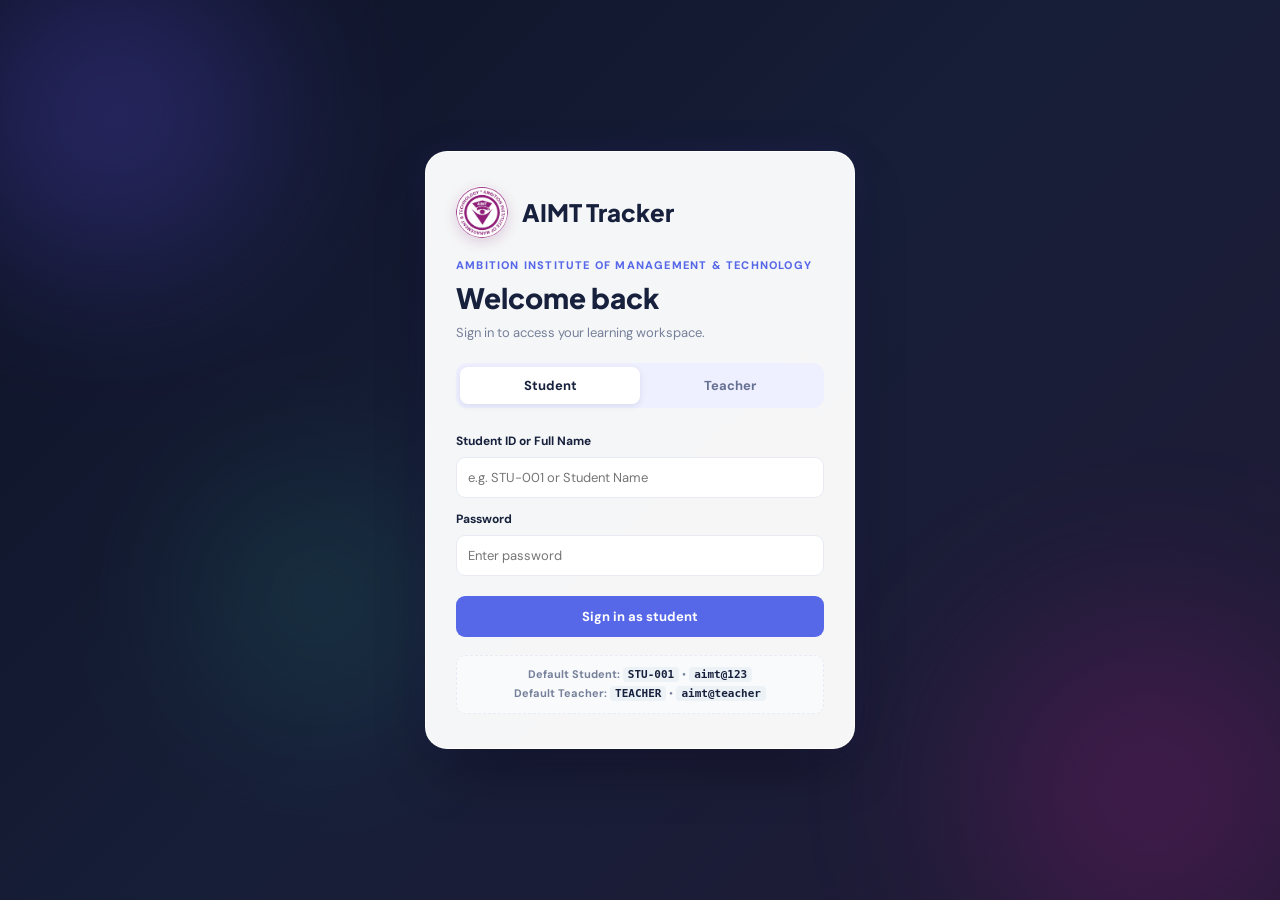
==== src/main/resources/static/index.html @ 56b43226 "feat: add mobile responsive navigation, touch optimization, security hardening and test isolation" ====
<!doctype html>
<html lang="en">

<head>
  <meta charset="UTF-8" />
  <meta name="viewport" content="width=device-width, initial-scale=1.0" />
  <title>AIMT Tracker | Student Progress Portal</title>
  <link rel="icon" type="image/jpeg" href="logo.jpg">
  <link rel="preconnect" href="https://fonts.googleapis.com">
  <link rel="preconnect" href="https://fonts.gstatic.com" crossorigin>
  <link
    href="https://fonts.googleapis.com/css2?family=DM+Sans:wght@400;500;600;700&family=Plus+Jakarta+Sans:wght@600;700;800&display=swap"
    rel="stylesheet">
  <link rel="stylesheet" href="Style.css">
  <script src="Script.js" defer></script>
</head>

<body>
  <section class="login-screen" id="login-screen">
    <div class="login-bg-shapes">
      <div class="login-orb orb-1"></div>
      <div class="login-orb orb-2"></div>
      <div class="login-orb orb-3"></div>
    </div>
    <div class="login-panel" id="login-card">
      <div class="brand login-brand">
        <img src="logo.jpg" alt="AIMT Logo" class="brand-logo login-logo">
        <span>AIMT Tracker</span>
      </div>
      <p class="login-kicker">AMBITION INSTITUTE OF MANAGEMENT & TECHNOLOGY</p>
      <h1>Welcome back</h1>
      <p class="login-sub">Sign in to access your learning workspace.</p>
      <div class="login-role-switch" aria-label="Choose your portal">
        <button class="active" type="button" data-login-role="student">Student</button>
        <button type="button" data-login-role="teacher">Teacher</button>
      </div>
      <div class="login-alert" id="login-alert" style="display:none;"></div>
      <form id="login-form">
        <label for="login-name" id="login-name-label">Student ID or Full Name</label>
        <input id="login-name" type="text" placeholder="e.g. STU-001 or Student Name" autocomplete="username" required>
        <label for="login-password">Password</label>
        <input id="login-password" type="password" placeholder="Enter password" autocomplete="current-password" required>
        <button class="login-button" id="login-submit-btn" type="submit">
          <span id="login-btn-text">Sign in as student</span>
        </button>
      </form>
      <div class="login-credentials-hint">
        <div><strong>Default Student:</strong> <code>STU-001</code> &bull; <code>aimt@123</code></div>
        <div style="margin-top:2px;"><strong>Default Teacher:</strong> <code>TEACHER</code> &bull; <code>aimt@teacher</code></div>
      </div>
    </div>
  </section>
  <div class="shell">
    <aside>
      <div class="brand">
        <img src="logo.jpg" alt="AIMT Logo" class="brand-logo">
        <span>AIMT Tracker</span>
      </div>
      <div class="portal-badge" id="portal-badge">
        <span class="portal-badge-role" id="portal-role-label">STUDENT PORTAL</span>
        <span class="portal-badge-name" id="portal-user-name">Welcome</span>
      </div>
      <div class="nav-label student-only">Student Workspace</div>
      <nav class="nav student-only"><button class="active" data-page="dashboard"><span>▦</span><span>Dashboard</span></button><button
          data-page="courses"><span>▤</span><span>My Courses</span></button><button
          data-page="calendar"><span>◷</span><span>Attendance</span></button><button
          data-page="results"><span>◈</span><span>Results</span></button></nav>
      <div class="nav-label teacher-only" style="display:none">Teacher Workspace</div>
      <nav class="nav teacher-only" style="display:none"><button class="active"
          data-page="students"><span>♙</span><span>Students</span></button><button
          data-page="teacher-courses"><span>▤</span><span>Courses</span></button><button
          data-page="topic-manager"><span>☷</span><span>Manage Topics</span></button><button
          data-page="reports"><span>◫</span><span>Reports</span></button><button
          data-page="schedule-manager"><span>◷</span><span>Class Schedule</span></button></nav>
      <div class="help"><b>Need assistance?</b>Talk to the AIMT institute office for account or course support.<br><a
          href="#">Contact support →</a></div>
    </aside>
    <main>
      <!-- Mobile Top Bar for Phone / Tablet -->
      <header class="mobile-header">
        <div class="mobile-header-brand">
          <img src="logo.jpg" alt="AIMT Logo" class="mobile-brand-logo">
          <div class="mobile-brand-info">
            <span class="mobile-brand-title">AIMT Tracker</span>
            <span class="mobile-role-pill" id="mobile-role-pill">STUDENT</span>
          </div>
        </div>
        <div class="mobile-header-actions">
          <button class="mobile-action-btn" id="mobile-btn-password" title="Change Password" aria-label="Change Password">🔑</button>
          <button class="mobile-action-btn mobile-logout-btn" id="mobile-btn-logout" title="Log out" aria-label="Log out">🚪</button>
          <div class="mini-avatar mobile-user-avatar" id="mobile-avatar">ST</div>
        </div>
      </header>

      <header class="top">
        <div>
          <div class="crumb" id="crumb">Student portal / Overview</div>
          <h1 id="title">Welcome!</h1>
        </div>
        <div class="top-actions">
          <button class="top-action-btn" id="btn-open-change-password" title="Change Password">🔑 Password</button>
          <button class="logout-button" id="logout-button">Log out</button>
          <button class="bell">♧</button>
          <div class="avatar" id="avatar">--</div>
        </div>
      </header>
      <section id="dashboard" class="page active student-page">
        <div class="hero">
          <div>
            <h2>Keep up the brilliant work!</h2>
            <p id="student-progress-summary">You have completed 0% of your enrolled course plans.</p>
          </div>
          <div class="hero-chip"><strong id="student-overall-avg">0.0 / 10</strong><span>Overall average</span></div>
        </div>
        <div class="metrics">
          <div class="metric">
            <div class="metric-head"><label>Overall Progress</label>
              <div class="ico">↗</div>
            </div><strong id="metric-progress">0%</strong><small id="metric-progress-sub">No progress yet</small>
          </div>
          <div class="metric">
            <div class="metric-head"><label>Attendance</label>
              <div class="ico">✓</div>
            </div><strong id="metric-attendance">--%</strong><small id="metric-attendance-sub">No attendance logged</small>
          </div>
          <div class="metric">
            <div class="metric-head"><label>Assignments</label>
              <div class="ico">▣</div>
            </div><strong id="metric-assignments">0</strong><small class="neutral" id="metric-assignments-sub">submissions</small>
          </div>
          <div class="metric">
            <div class="metric-head"><label>Next Assessment</label>
              <div class="ico">◷</div>
            </div><strong id="metric-next-assessment">None</strong><small class="neutral" id="metric-next-assessment-sub">Upcoming</small>
          </div>
        </div>
        <article class="card today-class-card">
          <div class="section-row"><div><h3 class="card-title">Today’s classes</h3><p class="card-sub">Your teacher’s scheduled lessons for today.</p></div><button class="link" data-page="courses">Open courses</button></div>
          <div id="student-schedule"></div>
        </article>
        <article class="card notice-board-card" style="margin-top:22px;">
          <div class="section-row" style="margin-bottom:14px;">
            <div>
              <div style="display:flex;align-items:center;gap:8px;">
                <span style="font-size:18px;">📢</span>
                <h3 class="card-title" style="margin:0;">AIMT Notice Board</h3>
              </div>
              <p class="card-sub" style="margin:2px 0 0;">Official circulars, exam dates, and institute notices</p>
            </div>
            <span class="badge" id="student-notice-count" style="background:var(--blue-soft);color:var(--blue);font-weight:700;">0 Notices</span>
          </div>
          <div class="notice-board-list" id="student-notice-list"></div>
        </article>
        <div class="dashboard-grid">
          <article class="card">
            <div class="section-row">
              <div>
                <h3 class="card-title">Course progress</h3>
                <p class="card-sub">Your current learning journey</p>
              </div><button class="link" data-page="courses">View all</button>
            </div>
            <div id="dashboard-course-list"></div>
          </article>
          <article class="card">
            <h3 class="card-title">Weekly engagement</h3>
            <p class="card-sub">Study time over the last 7 days</p>
            <div class="chart">
              <div class="bar-wrap">
                <div class="bar" style="height:42%"></div><span>Mon</span>
              </div>
              <div class="bar-wrap">
                <div class="bar" style="height:62%"></div><span>Tue</span>
              </div>
              <div class="bar-wrap">
                <div class="bar" style="height:49%"></div><span>Wed</span>
              </div>
              <div class="bar-wrap">
                <div class="bar" style="height:75%"></div><span>Thu</span>
              </div>
              <div class="bar-wrap">
                <div class="bar current" style="height:92%"></div><span>Fri</span>
              </div>
              <div class="bar-wrap">
                <div class="bar" style="height:35%"></div><span>Sat</span>
              </div>
              <div class="bar-wrap">
                <div class="bar" style="height:21%"></div><span>Sun</span>
              </div>
            </div>
            <div class="legend"><span><i class="dot"></i>This week</span><span><i class="dot gray"></i>Previous
                pattern</span></div>
            <div class="notice" id="dashboard-notice"><b>Notice:</b> Check your class schedule for upcoming lessons and assignments.</div>
          </article>
        </div>
      </section>
      <section id="courses" class="page student-page">
        <div class="card">
          <h3 class="card-title">My courses</h3>
          <p class="card-sub">Select a course to see your completed, current, and upcoming topics.</p>
          <div id="course-list"></div>
        </div>
      </section>
      <section id="course-detail" class="page student-page">
        <button class="back-link" data-page="courses">← Back to my courses</button>
        <div id="course-detail-content"></div>
      </section>
      <section id="calendar" class="page student-page">
        <div class="card">
          <h3 class="card-title">Attendance record</h3>
          <p class="card-sub" id="calendar-attendance-sub">Monthly attendance summary</p>
          <div class="chart" style="height:220px">
            <div class="bar-wrap">
              <div class="bar current" id="att-bar-1" style="height:0%"></div><span>Week 1</span>
            </div>
            <div class="bar-wrap">
              <div class="bar current" id="att-bar-2" style="height:0%"></div><span>Week 2</span>
            </div>
            <div class="bar-wrap">
              <div class="bar current" id="att-bar-3" style="height:0%"></div><span>Week 3</span>
            </div>
            <div class="bar-wrap">
              <div class="bar current" id="att-bar-4" style="height:0%"></div><span>Week 4</span>
            </div>
          </div>
        </div>
      </section>
      <section id="results" class="page student-page">
        <div class="card table-card">
          <div class="table-top">
            <div>
              <h3 class="card-title">Assessment results</h3>
              <p class="card-sub">Your most recent marked assessments</p>
            </div>
          </div>
          <table>
            <thead>
              <tr>
                <th>Assessment</th>
                <th>Course</th>
                <th>Score</th>
                <th>Grade</th>
                <th>Feedback</th>
              </tr>
            </thead>
            <tbody id="assessment-results-body">
              <tr>
                <td colspan="5" style="text-align:center;padding:24px;color:var(--muted);">No assessment results recorded yet.</td>
              </tr>
            </tbody>
          </table>
        </div>
      </section>
      <section id="students" class="page teacher-page">
        <div class="teacher-summary">
          <div class="summary"><span>Total active students</span><strong id="teacher-total-students">0</strong></div>
          <div class="summary"><span>Average attendance</span><strong id="teacher-avg-attendance">--%</strong></div>
          <div class="summary"><span>Attention needed</span><strong id="teacher-attention-count" style="color:var(--orange)">0</strong></div>
        </div>
        <article class="card" id="add-student-card" style="display:none;margin-bottom:22px;">
          <h3 class="card-title">Register a new student</h3>
          <p class="card-sub">Enter the student’s real details to create their profile.</p>
          <form id="create-student-form" class="detail-form">
            <label class="field-label" for="new-student-name">Student full name</label>
            <input class="form-input" id="new-student-name" placeholder="e.g. Rahul Verma" required>
            <label class="field-label" for="new-student-attendance">Initial attendance %</label>
            <input class="form-input" id="new-student-attendance" type="number" min="0" max="100" value="100" required>
            <label class="field-label">Enroll in courses</label>
            <div class="enrollment-list" id="new-student-enrollments"></div>
            <div style="display:flex;gap:10px;margin-top:10px;">
              <button class="confirm-button" type="submit">Save student</button>
              <button class="secondary-button" id="btn-cancel-add-student" type="button" style="margin-top:0;">Cancel</button>
            </div>
          </form>
        </article>
        <div class="card table-card">
          <div class="table-top">
            <div>
              <h3 class="card-title">Student progress</h3>
              <p class="card-sub">Monitor current course performance</p>
            </div>
            <div class="filters">
              <button class="confirm-button" id="btn-add-student-toggle" type="button" style="width:auto;padding:8px 14px;white-space:nowrap;">+ Add Student</button>
              <input class="search" id="search" placeholder="Search student...">
              <select class="select" id="course-filter">
                <option>All courses</option>
              </select>
            </div>
          </div>
          <table>
            <thead>
              <tr>
                <th>Student</th>
                <th>Course</th>
                <th>Progress</th>
                <th>Attendance</th>
                <th>Status</th>
                <th style="text-align:center;">Action</th>
              </tr>
            </thead>
            <tbody id="student-table"></tbody>
          </table>
        </div>
      </section>
      <section id="student-detail" class="page teacher-page">
        <button class="back-link" data-page="students">← Back to students</button>
        <div class="topic-manager-grid">
          <article class="card">
            <h3 class="card-title" id="student-detail-title">Student details</h3>
            <p class="card-sub">Changes on this page apply only to this student.</p>
            <div id="student-detail-alert" class="login-alert" style="display:none;margin:12px 0;"></div>
            <form id="student-detail-form" class="detail-form">
              <input type="hidden" id="detail-student-id">
              <label class="field-label" for="detail-student-name">Student name</label>
              <input class="form-input" id="detail-student-name" required>
              <label class="field-label" for="detail-attendance">Attendance</label>
              <input class="form-input" id="detail-attendance" type="number" min="0" max="100" required>
              <label class="field-label">Assigned courses</label>
              <div class="enrollment-list" id="detail-enrollments"></div>
              <div style="display:flex;gap:10px;margin-top:14px;">
                <button class="confirm-button" id="btn-save-student-changes" type="submit">Save student changes</button>
                <button class="secondary-button" id="btn-cancel-student-detail" type="button" style="margin-top:0;background:#f8fafc;color:var(--ink);border-color:var(--line);">Cancel</button>
              </div>
            </form>
          </article>
          <article class="card">
            <h3 class="card-title">Individual schedule override</h3>
            <p class="card-sub">Overrides only this student. The course schedule remains unchanged for everyone else.</p>
            <form id="student-override-form" class="detail-form">
              <label class="field-label" for="override-course">Course</label>
              <select class="select manager-select" id="override-course"></select>
              <label class="field-label" for="override-day">Class day</label>
              <select class="select manager-select" id="override-day"><option>Monday</option><option>Tuesday</option><option>Wednesday</option><option>Thursday</option><option>Friday</option><option>Saturday</option></select>
              <label class="field-label" for="override-time">Class time</label>
              <input class="form-input" id="override-time" type="time" required>
              <button class="confirm-button" type="submit">Save individual schedule</button>
              <button class="secondary-button" id="clear-override" type="button">Use course schedule again</button>
            </form>
          </article>
        </div>
      </section>
      <section id="reports" class="page teacher-page">
        <div class="dashboard-grid">
          <article class="card">
            <h3 class="card-title">Class performance</h3>
            <p class="card-sub">Average score by course</p>
            <div id="reports-course-list">
              <p class="empty-state">No courses added yet.</p>
            </div>
          </article>
          <article class="card">
            <h3 class="card-title">Report actions</h3>
            <p class="card-sub">Create and share progress reports with parents.</p><button
              style="background:var(--blue);color:#fff;border:0;border-radius:9px;padding:11px 15px;font:700 13px 'DM Sans';cursor:pointer">Generate
              monthly report</button>
            <div class="notice" id="teacher-attention-notice" style="margin-top:22px"><b>All students</b> are currently on track.</div>
          </article>
        </div>
        <article class="card" style="margin-top:23px">
          <h3 class="card-title">Latest student learning confirmations</h3>
          <p class="card-sub">Read the topics students finished and their comments about each class.</p>
          <div class="confirmation-list" id="teacher-confirmations"></div>
        </article>
        <article class="card" style="margin-top:23px;">
          <div class="section-row" style="margin-bottom:14px;">
            <div>
              <div style="display:flex;align-items:center;gap:8px;">
                <span style="font-size:18px;">📢</span>
                <h3 class="card-title" style="margin:0;">Institute Notice Board Manager</h3>
              </div>
              <p class="card-sub" style="margin:2px 0 0;">Publish circulars and announcements visible to all students.</p>
            </div>
            <button class="confirm-button" id="btn-toggle-post-notice" type="button" style="width:auto;padding:7px 14px;white-space:nowrap;">+ Post Notice</button>
          </div>
          <article class="card" id="post-notice-card" style="display:none;margin-bottom:18px;background:#fbfcfe;border:1px solid var(--line);">
            <h4 style="margin:0 0 6px;font-size:14px;">Publish New Announcement</h4>
            <form id="post-notice-form" class="detail-form">
              <label class="field-label" for="notice-title">Notice Title</label>
              <input class="form-input" id="notice-title" placeholder="e.g. Schedule for Mid-Term Exams" required>
              <div style="display:grid;grid-template-columns:1fr 1fr;gap:10px;">
                <div>
                  <label class="field-label" for="notice-category">Category</label>
                  <select class="select manager-select" id="notice-category" style="margin:4px 0 0;">
                    <option value="Academic">Academic</option>
                    <option value="Urgent">Urgent</option>
                    <option value="Holiday">Holiday</option>
                    <option value="Event">Event</option>
                  </select>
                </div>
                <div>
                  <label class="field-label" for="notice-author">Issued By</label>
                  <input class="form-input" id="notice-author" value="AIMT Faculty" required>
                </div>
              </div>
              <label class="field-label" for="notice-content">Notice Content / Instructions</label>
              <textarea class="form-input" id="notice-content" placeholder="Full circular text for students..." required rows="3"></textarea>
              <div style="display:flex;gap:10px;margin-top:8px;">
                <button class="confirm-button" type="submit" style="width:auto;padding:8px 18px;">Publish to Board</button>
                <button class="secondary-button" id="btn-cancel-notice" type="button" style="width:auto;margin:0;padding:8px 14px;">Cancel</button>
              </div>
            </form>
          </article>
          <div class="notice-board-list" id="teacher-notice-list"></div>
        </article>
      </section>
      <section id="teacher-courses" class="page teacher-page">
        <div class="section-row" style="margin-bottom:18px;">
          <div>
            <h2 style="margin:0;font-size:20px;">Courses Management</h2>
            <p class="card-sub" style="margin:4px 0 0;">Create new courses, manage offerings, or remove inactive courses.</p>
          </div>
          <button class="confirm-button" id="btn-create-course-toggle" type="button" style="width:auto;padding:8px 16px;">+ Create New Course</button>
        </div>
        <article class="card" id="create-course-card" style="display:none;margin-bottom:23px;">
          <h3 class="card-title">Create a new course</h3>
          <p class="card-sub">Define course name, subject code, and weekly schedule.</p>
          <form id="create-course-form" class="detail-form">
            <label class="field-label" for="new-course-name">Course name</label>
            <input class="form-input" id="new-course-name" placeholder="e.g. Diploma in Computer Applications" required>
            <label class="field-label" for="new-course-code">Course code / Short name</label>
            <input class="form-input" id="new-course-code" placeholder="e.g. DCA" required>
            <label class="field-label" for="new-course-desc">Description</label>
            <textarea class="form-input" id="new-course-desc" placeholder="Brief summary of skills or subjects covered."></textarea>
            <div style="display:grid;grid-template-columns:1fr 1fr;gap:12px;">
              <div>
                <label class="field-label" for="new-course-day">Class day</label>
                <select class="select manager-select" id="new-course-day">
                  <option>Monday</option>
                  <option>Tuesday</option>
                  <option>Wednesday</option>
                  <option>Thursday</option>
                  <option>Friday</option>
                  <option>Saturday</option>
                  <option>Sunday</option>
                </select>
              </div>
              <div>
                <label class="field-label" for="new-course-time">Class time</label>
                <input class="form-input" id="new-course-time" type="time" value="10:00" required>
              </div>
            </div>
            <label class="field-label" style="margin-top:10px;">Enroll students immediately (optional)</label>
            <div class="enrollment-list" id="new-course-enrollments" style="max-height:140px;overflow-y:auto;border:1px solid var(--line);border-radius:9px;padding:8px;background:#fcfdff;"></div>
            <div style="display:flex;gap:10px;margin-top:14px;">
              <button class="confirm-button" type="submit">Save course</button>
              <button class="secondary-button" id="btn-cancel-create-course" type="button" style="margin-top:0;">Cancel</button>
            </div>
          </form>
        </article>
        <article class="card">
          <div class="table-top">
            <div>
              <h3 class="card-title">All Registered Courses</h3>
              <p class="card-sub" id="teacher-courses-count">All courses currently active in AIMT Tracker</p>
            </div>
          </div>
          <div id="teacher-course-cards" class="teacher-courses-grid"></div>
        </article>
      </section>
      <section id="topic-manager" class="page teacher-page">
        <div class="section-row" style="margin-bottom:18px;">
          <div><h2 style="margin:0;font-size:20px;">Curriculum & Topic Manager</h2><p class="card-sub" style="margin:4px 0 0;">Add, review, or reorder topics and manage student batch enrollments.</p></div>
        </div>
        <div class="topic-manager-grid">
          <article class="card">
            <h3 class="card-title">Manage course topics</h3>
            <p class="card-sub">Add, review, or remove topics that students see in their course plan.</p>
            <label class="field-label" for="teacher-course">Course</label>
            <select class="select manager-select" id="teacher-course"></select>
            <div class="teacher-topic-list" id="teacher-topic-list"></div>
          </article>
          <article class="card add-topic-card">
            <h3 class="card-title">Add a topic</h3>
            <p class="card-sub">Choose where the topic should appear in the student’s course path.</p>
            <form id="add-topic-form">
              <label class="field-label" for="topic-name">Topic name</label>
              <input class="form-input" id="topic-name" required placeholder="Example: Excel pivot tables">
              <label class="field-label" for="topic-description">What will students learn?</label>
              <textarea class="form-input" id="topic-description" required placeholder="Brief description of the methods or skills."></textarea>
              <label class="field-label" for="topic-status">Topic status</label>
              <select class="select manager-select" id="topic-status">
                <option value="upcoming">Upcoming</option>
                <option value="current">Current topic</option>
                <option value="completed">Completed</option>
              </select>
              <button class="confirm-button" type="submit">Add topic</button>
            </form>
          </article>
        </div>
        <div class="topic-manager-grid manager-bottom">
          <article class="card add-topic-card">
            <h3 class="card-title">Course information</h3>
            <p class="card-sub">Shared details visible to every student enrolled in this course.</p>
            <form id="course-settings-form">
              <label class="field-label" for="course-description">Description</label>
              <textarea class="form-input" id="course-description"></textarea>
              <label class="field-label" for="course-announcement">Course announcement</label>
              <textarea class="form-input" id="course-announcement"></textarea>
              <label class="field-label" for="course-day">Default class day</label>
              <select class="select manager-select" id="course-day"><option>Monday</option><option>Tuesday</option><option>Wednesday</option><option>Thursday</option><option>Friday</option><option>Saturday</option></select>
              <label class="field-label" for="course-time">Default class time</label>
              <input class="form-input" id="course-time" type="time" required>
              <button class="confirm-button" type="submit">Save course changes</button>
            </form>
          </article>
          <article class="card batch-manager-card">
            <div class="batch-header">
              <div>
                <h3 class="card-title">Batch Student Enrollments</h3>
                <p class="card-sub" id="enrollment-count">Manage student enrollments for selected course</p>
              </div>
              <div class="batch-badges">
                <span class="badge" id="batch-enrolled-badge" style="background:#e0f2fe;color:#0369a1;font-weight:700;">0 Enrolled</span>
                <span class="badge" id="batch-available-badge" style="background:#f1f5f9;color:#475569;font-weight:700;">0 Available</span>
              </div>
            </div>

            <div id="batch-action-alert" class="login-alert" style="display:none;margin:10px 0;"></div>

            <!-- Tab Switcher -->
            <div class="batch-tabs">
              <button type="button" class="batch-tab active" data-batch-tab="enrolled" id="tab-batch-enrolled">
                <span>Enrolled in Course</span>
                <span class="batch-tab-count" id="count-batch-enrolled">0</span>
              </button>
              <button type="button" class="batch-tab" data-batch-tab="available" id="tab-batch-available">
                <span>Available to Enroll</span>
                <span class="batch-tab-count" id="count-batch-available">0</span>
              </button>
            </div>

            <!-- Search and Bulk Action Toolbar -->
            <div class="batch-toolbar">
              <input class="search manager-search" id="batch-search" placeholder="Search by student name or ID (e.g. STU-001)...">
              <div class="batch-toolbar-actions">
                <button type="button" class="batch-select-btn" id="btn-batch-select-all" title="Select all visible students">Select All</button>
                <button type="button" class="batch-select-btn" id="btn-batch-deselect-all" title="Deselect all">Deselect</button>
              </div>
            </div>

            <!-- Enrolled Students Panel -->
            <div class="batch-panel" id="panel-batch-enrolled">
              <div class="enrollment-list batch-list" id="batch-enrolled-list"></div>
              <button class="secondary-button" id="remove-enrolled" type="button" style="margin-top:12px;">
                ✕ Remove Selected from Course
              </button>
            </div>

            <!-- Available Students Panel -->
            <div class="batch-panel" id="panel-batch-available" style="display:none;">
              <div class="enrollment-list batch-list" id="batch-available-list"></div>
              <button class="confirm-button" id="add-enrolled" type="button" style="margin-top:12px;">
                + Add Selected to Course
              </button>
            </div>
          </article>
        </div>
      </section>
      <section id="schedule-manager" class="page teacher-page">
        <div class="topic-manager-grid">
          <article class="card">
            <h3 class="card-title">Class schedule</h3>
            <p class="card-sub">These lessons are shown to students in their dashboard and course pages.</p>
            <div class="teacher-schedule-list" id="teacher-schedule-list"></div>
          </article>
          <article class="card add-topic-card">
            <h3 class="card-title">Schedule a class</h3>
            <p class="card-sub">Set the course, topic, date, and time for your next lesson.</p>
            <form id="add-schedule-form">
              <label class="field-label" for="schedule-course">Course</label>
              <select class="select manager-select" id="schedule-course"></select>
              <label class="field-label" for="schedule-topic">Topic</label>
              <select class="select manager-select" id="schedule-topic"></select>
              <label class="field-label" for="schedule-date">Class date</label>
              <input class="form-input" id="schedule-date" type="date" required>
              <label class="field-label" for="schedule-time">Class time</label>
              <input class="form-input" id="schedule-time" type="time" value="10:00" required>
              <button class="confirm-button" type="submit">Add to schedule</button>
            </form>
          </article>
        </div>
      </section>
    </main>

    <!-- Mobile Bottom Navigation Bar -->
    <nav class="mobile-bottom-nav" aria-label="Mobile Navigation">
      <!-- Student Mobile Tabs -->
      <button class="mobile-nav-item student-only active" data-page="dashboard" type="button">
        <span class="mobile-nav-icon">▦</span>
        <span class="mobile-nav-label">Home</span>
      </button>
      <button class="mobile-nav-item student-only" data-page="courses" type="button">
        <span class="mobile-nav-icon">▤</span>
        <span class="mobile-nav-label">Courses</span>
      </button>
      <button class="mobile-nav-item student-only" data-page="calendar" type="button">
        <span class="mobile-nav-icon">◷</span>
        <span class="mobile-nav-label">Attendance</span>
      </button>
      <button class="mobile-nav-item student-only" data-page="results" type="button">
        <span class="mobile-nav-icon">◈</span>
        <span class="mobile-nav-label">Results</span>
      </button>
      <button class="mobile-nav-item student-only" id="mobile-nav-security" type="button" title="Change Password">
        <span class="mobile-nav-icon">🔑</span>
        <span class="mobile-nav-label">Security</span>
      </button>

      <!-- Teacher Mobile Tabs -->
      <button class="mobile-nav-item teacher-only active" data-page="students" type="button" style="display:none">
        <span class="mobile-nav-icon">♙</span>
        <span class="mobile-nav-label">Students</span>
      </button>
      <button class="mobile-nav-item teacher-only" data-page="teacher-courses" type="button" style="display:none">
        <span class="mobile-nav-icon">▤</span>
        <span class="mobile-nav-label">Courses</span>
      </button>
      <button class="mobile-nav-item teacher-only" data-page="topic-manager" type="button" style="display:none">
        <span class="mobile-nav-icon">☷</span>
        <span class="mobile-nav-label">Topics</span>
      </button>
      <button class="mobile-nav-item teacher-only" data-page="reports" type="button" style="display:none">
        <span class="mobile-nav-icon">◫</span>
        <span class="mobile-nav-label">Reports</span>
      </button>
      <button class="mobile-nav-item teacher-only" data-page="schedule-manager" type="button" style="display:none">
        <span class="mobile-nav-icon">◷</span>
        <span class="mobile-nav-label">Schedule</span>
      </button>
    </nav>
  </div>

  <div class="modal-backdrop" id="course-students-modal" style="display:none;">
    <div class="modal-box">
      <div class="modal-header">
        <div>
          <span class="badge course-badge" id="modal-course-badge">COURSE</span>
          <h2 class="modal-title" id="modal-course-name">Course Students</h2>
          <p class="card-sub" id="modal-course-sub" style="margin:2px 0 0;">Add or remove enrolled students for this course.</p>
        </div>
        <button class="modal-close-btn" id="btn-close-students-modal" type="button">✕</button>
      </div>
      <div class="modal-body">
        <div class="modal-section add-student-section">
          <label class="field-label" style="font-weight:700;color:var(--ink);">Enroll a Student</label>
          <div style="display:flex;gap:10px;align-items:center;margin-top:6px;">
            <select class="select" id="modal-available-students-select" style="margin:0;flex:1;"></select>
            <button class="confirm-button" id="btn-modal-enroll-student" type="button" style="width:auto;white-space:nowrap;padding:10px 18px;">
              + Enroll
            </button>
          </div>
        </div>
        <div class="modal-section" style="margin-top:22px;">
          <div style="display:flex;justify-content:space-between;align-items:center;margin-bottom:10px;">
            <label class="field-label" style="font-weight:700;color:var(--ink);margin:0;">Currently Enrolled Students</label>
            <span class="badge" id="modal-enrolled-count" style="background:var(--blue-soft);color:var(--blue);font-size:11px;">0 Students</span>
          </div>
          <div class="modal-students-list" id="modal-enrolled-students-list"></div>
        </div>
      </div>
      <div class="modal-footer">
        <button class="confirm-button" id="btn-done-students-modal" type="button" style="width:auto;padding:9px 24px;">Done</button>
      </div>
    </div>
  </div>

  <div class="modal-backdrop" id="change-password-modal" style="display:none;">
    <div class="modal-box" style="max-width:440px;">
      <div class="modal-header">
        <div>
          <span class="badge" style="background:var(--blue-soft);color:var(--blue);font-weight:700;">SECURITY</span>
          <h2 class="modal-title">Change Password</h2>
          <p class="card-sub" style="margin:2px 0 0;" id="change-pw-sub">Update your account login password.</p>
        </div>
        <button class="modal-close-btn" id="btn-close-change-pw-modal" type="button">✕</button>
      </div>
      <form id="change-password-form" class="modal-body">
        <div id="change-pw-alert" class="login-alert" style="display:none;margin-bottom:12px;"></div>
        
        <label class="field-label" for="current-pw">Current Password</label>
        <input class="form-input" id="current-pw" type="password" placeholder="Enter current password" required>

        <label class="field-label" for="new-pw" style="margin-top:10px;">New Password</label>
        <input class="form-input" id="new-pw" type="password" placeholder="Minimum 6 characters" minlength="6" required>

        <label class="field-label" for="confirm-pw" style="margin-top:10px;">Confirm New Password</label>
        <input class="form-input" id="confirm-pw" type="password" placeholder="Re-enter new password" minlength="6" required>

        <p class="card-sub" style="margin-top:12px;font-size:11px;line-height:1.4;">
          🔒 Keep your credentials safe. You will need this new password the next time you sign in.
        </p>

        <div style="display:flex;gap:10px;margin-top:16px;">
          <button class="confirm-button" type="submit">Save New Password</button>
          <button class="secondary-button" id="btn-cancel-change-pw" type="button" style="margin-top:0;">Cancel</button>
        </div>
      </form>
    </div>
  </div>

</body>

</html>
---- src/main/resources/static/Style.css ----
:root {
    --ink: #17213d;
    --muted: #76809a;
    --line: #e8ebf3;
    --paper: #fff;
    --bg: #f6f8fc;
    --blue: #5668e8;
    --blue-soft: #eef0ff;
    --green: #28b487;
    --orange: #ff9e4a;
    --red: #ec6d72;
    --shadow: 0 16px 40px rgba(35, 48, 92, .08)
}

* {
    box-sizing: border-box
}

body {
    margin: 0;
    background: var(--bg);
    color: var(--ink);
    font-family: 'DM Sans', sans-serif
}

.shell {
    display: grid;
    grid-template-columns: 248px 1fr;
    min-height: 100vh
}

aside {
    background: #202846;
    color: #d4daf4;
    padding: 27px 18px;
    display: flex;
    flex-direction: column;
    gap: 28px
}

.brand {
    font-family: 'Plus Jakarta Sans';
    font-weight: 800;
    font-size: 19px;
    color: white;
    display: flex;
    align-items: center;
    gap: 12px;
    padding: 0 4px;
}

.brand-logo {
    width: 36px;
    height: 36px;
    border-radius: 50%;
    object-fit: contain;
    background: #ffffff;
    box-shadow: 0 2px 8px rgba(0, 0, 0, 0.2);
    flex-shrink: 0;
}

.brand-mark {
    width: 29px;
    height: 29px;
    border-radius: 9px;
    background: linear-gradient(135deg, #8d9cff, #5869ed);
    display: grid;
    place-items: center;
    font-size: 16px
}

.portal-badge {
    background: #2b3558;
    border: 1px solid rgba(255, 255, 255, 0.08);
    border-radius: 12px;
    padding: 10px 14px;
    display: flex;
    flex-direction: column;
    gap: 4px;
}

.portal-badge-role {
    font-size: 10px;
    font-weight: 700;
    text-transform: uppercase;
    letter-spacing: 1.2px;
    color: #8d9cff;
}

.portal-badge-name {
    font-size: 14px;
    font-weight: 700;
    color: #ffffff;
    white-space: nowrap;
    overflow: hidden;
    text-overflow: ellipsis;
}

.nav-label {
    text-transform: uppercase;
    letter-spacing: 1.3px;
    font-size: 10px;
    font-weight: 700;
    color: #8390bf;
    padding: 0 11px;
    margin: 4px 0
}

.nav {
    display: grid;
    gap: 5px
}

.nav button {
    border: 0;
    background: transparent;
    color: #bbc4e6;
    padding: 11px 12px;
    text-align: left;
    border-radius: 9px;
    font: 500 14px 'DM Sans';
    cursor: pointer;
    display: flex;
    gap: 12px;
    align-items: center
}

.nav button.active,
.nav button:hover {
    background: #353f65;
    color: #fff
}

.help {
    margin-top: auto;
    background: #30395b;
    border-radius: 14px;
    padding: 15px;
    font-size: 12px;
    line-height: 1.55;
    color: #c0c9ec
}

.help b {
    display: block;
    color: #fff;
    font-size: 13px;
    margin-bottom: 4px
}

.help a {
    color: #aeb9ff;
    font-weight: 700;
    text-decoration: none
}

main {
    padding: 31px 42px 45px;
    max-width: 1540px;
    width: 100%;
    margin: auto
}

.top {
    display: flex;
    justify-content: space-between;
    align-items: center;
    margin-bottom: 30px
}

.crumb {
    font-size: 13px;
    color: var(--muted)
}

h1 {
    font: 800 27px 'Plus Jakarta Sans';
    margin: 5px 0 0
}

.top-actions {
    display: flex;
    gap: 13px;
    align-items: center
}

.bell {
    width: 39px;
    height: 39px;
    border: 1px solid var(--line);
    border-radius: 11px;
    background: white;
    cursor: pointer
}

.avatar {
    width: 39px;
    height: 39px;
    border-radius: 12px;
    background: #f3c9a4;
    color: #6c4530;
    display: grid;
    place-items: center;
    font-weight: 800;
    font-size: 13px
}

.page {
    display: none
}

.page.active {
    display: block
}

.hero {
    background: linear-gradient(105deg, #5769e7, #8c75e9);
    padding: 27px 31px;
    border-radius: 19px;
    color: white;
    display: flex;
    justify-content: space-between;
    align-items: center;
    overflow: hidden;
    position: relative;
    margin-bottom: 23px
}

.hero:after {
    content: '';
    width: 300px;
    height: 300px;
    border: 50px solid rgba(255, 255, 255, .1);
    border-radius: 50%;
    position: absolute;
    right: -95px;
    top: -190px
}

.hero h2 {
    font: 800 23px 'Plus Jakarta Sans';
    margin: 0 0 8px
}

.hero p {
    margin: 0;
    color: #e7e9ff;
    font-size: 14px
}

.hero-chip {
    z-index: 1;
    background: rgba(255, 255, 255, .16);
    border: 1px solid rgba(255, 255, 255, .24);
    border-radius: 12px;
    padding: 13px 17px;
    text-align: center
}

.hero-chip strong {
    font: 800 22px 'Plus Jakarta Sans';
    display: block
}

.hero-chip span {
    font-size: 11px;
    color: #e7e9ff
}

.metrics {
    display: grid;
    grid-template-columns: repeat(4, 1fr);
    gap: 17px;
    margin-bottom: 23px
}

.metric,
.card {
    background: white;
    border: 1px solid var(--line);
    box-shadow: 0 3px 10px rgba(22, 30, 61, .02);
    border-radius: 16px
}

.metric {
    padding: 18px
}

.metric-head {
    display: flex;
    justify-content: space-between;
    align-items: flex-start
}

.metric label {
    color: var(--muted);
    font-size: 12px;
    font-weight: 600
}

.metric .ico {
    width: 34px;
    height: 34px;
    display: grid;
    place-items: center;
    border-radius: 10px;
    background: var(--blue-soft);
    font-size: 17px
}

.metric:nth-child(2) .ico {
    background: #e7f8f2
}

.metric:nth-child(3) .ico {
    background: #fff4e7
}

.metric:nth-child(4) .ico {
    background: #fff0f1
}

.metric strong {
    display: block;
    font: 800 25px 'Plus Jakarta Sans';
    margin-top: 17px
}

.metric small {
    color: var(--green);
    font-weight: 700;
    font-size: 11px
}

.metric small.neutral {
    color: var(--muted)
}

.dashboard-grid {
    display: grid;
    grid-template-columns: 1.25fr .9fr;
    gap: 23px
}

.card {
    padding: 21px
}

.card-title {
    font: 700 16px 'Plus Jakarta Sans';
    margin: 0
}

.card-sub {
    color: var(--muted);
    font-size: 12px;
    margin: 5px 0 19px
}

.section-row {
    display: flex;
    justify-content: space-between;
    align-items: start
}

.link {
    border: 0;
    background: transparent;
    color: var(--blue);
    font: 700 12px 'DM Sans';
    cursor: pointer
}

.course {
    padding: 13px 0;
    border-bottom: 1px solid var(--line)
}

.course:last-child {
    border-bottom: 0;
    padding-bottom: 0
}

body:not(.authenticated) .shell { display: none }
body.authenticated .shell { display: grid }
body.authenticated .login-screen { display: none }

.login-screen {
    min-height: 100vh;
    display: grid;
    place-items: center;
    padding: 24px;
    background: linear-gradient(135deg, #0d1224 0%, #171e38 50%, #201a35 100%);
    position: relative;
    overflow: hidden;
}

/* Floating Ambient Orbs */
.login-bg-shapes {
    position: absolute;
    inset: 0;
    overflow: hidden;
    pointer-events: none;
}

.login-orb {
    position: absolute;
    border-radius: 50%;
    filter: blur(80px);
    opacity: 0.42;
    animation: floatOrb 12s ease-in-out infinite alternate;
}

.orb-1 {
    width: 380px;
    height: 380px;
    background: radial-gradient(circle, #5b4de0, transparent);
    top: -80px;
    left: -80px;
    animation-duration: 14s;
}

.orb-2 {
    width: 420px;
    height: 420px;
    background: radial-gradient(circle, #8a1d77, transparent);
    bottom: -100px;
    right: -80px;
    animation-duration: 18s;
}

.orb-3 {
    width: 280px;
    height: 280px;
    background: radial-gradient(circle, #28b487, transparent);
    bottom: 18%;
    left: 14%;
    opacity: 0.22;
    animation-duration: 11s;
}

@keyframes floatOrb {
    0% { transform: translate(0, 0) scale(1); }
    50% { transform: translate(35px, 25px) scale(1.08); }
    100% { transform: translate(-25px, 45px) scale(0.96); }
}

.login-panel {
    position: relative;
    z-index: 10;
    width: min(100%, 430px);
    background: rgba(255, 255, 255, 0.96);
    backdrop-filter: blur(20px);
    border: 1px solid rgba(255, 255, 255, 0.85);
    border-radius: 22px;
    padding: 34px 30px;
    box-shadow: 0 25px 60px -15px rgba(0, 0, 0, 0.45), 0 0 35px rgba(91, 77, 224, 0.12);
    animation: cardAppear 0.45s cubic-bezier(0.16, 1, 0.3, 1);
}

@keyframes cardAppear {
    0% { opacity: 0; transform: translateY(20px) scale(0.97); }
    100% { opacity: 1; transform: translateY(0) scale(1); }
}

.login-panel.has-error {
    animation: shakeCard 0.4s ease-in-out;
}

@keyframes shakeCard {
    0%, 100% { transform: translateX(0); }
    20%, 60% { transform: translateX(-8px); }
    40%, 80% { transform: translateX(8px); }
}

.login-alert {
    padding: 10px 14px;
    border-radius: 9px;
    font-size: 12px;
    font-weight: 600;
    margin-bottom: 16px;
    display: flex;
    align-items: center;
    gap: 8px;
    animation: fadeIn 0.2s ease-out;
}

.login-alert.alert-error {
    background: #fff5f5;
    color: #c53030;
    border: 1px solid #fed7d7;
}

.login-alert.alert-success {
    background: #f0fff4;
    color: #276749;
    border: 1px solid #c6f6d5;
}

.login-credentials-hint {
    margin-top: 18px;
    padding: 10px 12px;
    background: #f8fafc;
    border: 1px dashed var(--line);
    border-radius: 9px;
    text-align: center;
    color: var(--muted);
    font-size: 11px;
    line-height: 1.5;
}

.login-credentials-hint code {
    background: #edf2f7;
    color: var(--ink);
    padding: 1px 5px;
    border-radius: 4px;
    font-weight: 700;
}

.login-brand {
    color: var(--ink);
    padding: 0;
    margin-bottom: 20px;
    display: flex;
    align-items: center;
    gap: 14px;
}

.login-brand .brand-logo {
    width: 52px;
    height: 52px;
    box-shadow: 0 4px 14px rgba(124, 24, 109, 0.18);
}

.login-brand span {
    font-size: 24px;
    font-weight: 800;
    color: var(--ink);
}

.login-kicker { color: var(--blue); font-size: 11px; letter-spacing: 1.2px; font-weight: 800; margin: 0 0 8px }
.login-panel h1 { font-size: 28px; margin: 0 }
.login-sub { color: var(--muted); font-size: 13px; line-height: 1.5; margin: 8px 0 20px }
.login-role-switch { display: grid; grid-template-columns: 1fr 1fr; padding: 4px; border-radius: 11px; background: var(--blue-soft); margin-bottom: 20px }
.login-role-switch button { border: 0; background: transparent; color: #667092; border-radius: 8px; padding: 10px; cursor: pointer; font: 700 13px 'DM Sans'; transition: all 0.2s ease; }
.login-role-switch button.active { background: #fff; color: var(--ink); box-shadow: 0 2px 6px rgba(30, 42, 95, .1) }
#login-form { display: grid; gap: 8px }
#login-form label, .field-label { font-size: 12px; font-weight: 700; margin-top: 5px }
#login-form input, .form-input { border: 1px solid var(--line); border-radius: 9px; padding: 11px; font: 13px 'DM Sans'; color: var(--ink); outline-color: var(--blue) }
.login-button { margin-top: 12px; border: 0; border-radius: 9px; padding: 12px; background: var(--blue); color: #fff; cursor: pointer; font: 700 13px 'DM Sans'; transition: background 0.15s ease, transform 0.15s ease; }
.login-button:hover { background: #4556d6; }
.login-button:active { transform: scale(0.98); }
.login-note { color: var(--muted); font-size: 11px; text-align: center; margin: 18px 0 0 }
.logout-button { border: 1px solid var(--line); border-radius: 9px; background: #fff; color: var(--muted); padding: 8px 10px; font: 700 12px 'DM Sans'; cursor: pointer }

.top-action-btn {
    border: 1px solid var(--line);
    border-radius: 9px;
    background: #ffffff;
    color: var(--ink);
    padding: 8px 12px;
    font: 700 12px 'DM Sans';
    cursor: pointer;
    display: inline-flex;
    align-items: center;
    gap: 5px;
    transition: all 0.15s ease;
}

.top-action-btn:hover {
    background: var(--blue-soft);
    color: var(--blue);
    border-color: var(--blue);
}

.course-button {
    width: 100%;
    border: 0;
    background: transparent;
    color: inherit;
    font: inherit;
    cursor: pointer;
    text-align: left
}

.course-button:hover .course-name {
    color: var(--blue)
}

.course-arrow {
    color: var(--blue);
    font-weight: 700;
    margin-left: 12px
}

.back-link {
    border: 0;
    background: transparent;
    color: var(--blue);
    font: 700 13px 'DM Sans';
    cursor: pointer;
    padding: 0;
    margin: 0 0 14px
}

.course-detail-grid {
    display: grid;
    grid-template-columns: minmax(0, 1.45fr) minmax(270px, .75fr);
    gap: 23px
}

.course-overview {
    display: flex;
    align-items: center;
    justify-content: space-between;
    gap: 20px;
    margin-bottom: 20px
}

.course-overview h2 {
    font: 800 23px 'Plus Jakarta Sans';
    margin: 0
}

.course-overview p {
    color: var(--muted);
    font-size: 13px;
    margin: 6px 0 0
}

.progress-ring {
    min-width: 70px;
    height: 70px;
    border: 7px solid var(--blue-soft);
    border-top-color: var(--blue);
    border-right-color: var(--blue);
    border-radius: 50%;
    display: grid;
    place-items: center;
    font-weight: 800;
    color: var(--blue)
}

.topic-list {
    display: grid;
    gap: 10px
}

.topic-item {
    display: flex;
    gap: 12px;
    align-items: flex-start;
    padding: 14px;
    border: 1px solid var(--line);
    border-radius: 12px
}

.topic-icon {
    width: 25px;
    height: 25px;
    border-radius: 50%;
    display: grid;
    place-items: center;
    flex: 0 0 auto;
    font-size: 12px;
    font-weight: 800;
    background: #edf0f6;
    color: var(--muted)
}

.topic-item.completed .topic-icon { background: #e7f8f2; color: var(--green) }
.topic-item.current { border-color: #b9c2ff; background: #f8f9ff }
.topic-item.current .topic-icon { background: var(--blue); color: #fff }
.topic-copy { flex: 1 }
.topic-copy strong { font-size: 13px }
.topic-copy p { color: var(--muted); font-size: 12px; margin: 4px 0 0; line-height: 1.45 }
.topic-status { font-size: 10px; font-weight: 700; color: var(--muted); white-space: nowrap }
.topic-item.completed .topic-status { color: var(--green) }
.topic-item.current .topic-status { color: var(--blue) }

.checkin-card { align-self: start }
.checkin-date { color: var(--blue); font-size: 11px; font-weight: 700; margin: 6px 0 16px }
.learning-list { display: grid; gap: 9px; margin-bottom: 17px }
.learning-list label { display: flex; align-items: flex-start; gap: 9px; color: var(--ink); font-size: 12px; line-height: 1.4; cursor: pointer }
.learning-list input { accent-color: var(--blue); margin-top: 2px }
.confirm-button { width: 100%; border: 0; border-radius: 9px; padding: 11px; background: var(--blue); color: #fff; font: 700 12px 'DM Sans'; cursor: pointer }
.confirm-button:disabled { background: #b9c1df; cursor: not-allowed }
.checkin-success { background: #e7f8f2; border: 1px solid #c8eee1; border-radius: 10px; padding: 12px; color: #187d60; font-size: 12px; line-height: 1.45 }

.topic-manager-grid { display: grid; grid-template-columns: 1.25fr .75fr; gap: 23px }
.today-class-card { margin-bottom: 23px }
.schedule-row { display: flex; align-items: center; justify-content: space-between; gap: 14px; padding: 13px 0; border-bottom: 1px solid var(--line) }
.schedule-row:last-child { border-bottom: 0 }
.schedule-row strong { display: block; font-size: 13px }
.schedule-row small { display: block; color: var(--muted); font-size: 11px; margin-top: 4px }
.schedule-time { font-size: 12px; font-weight: 700; color: var(--blue); white-space: nowrap }
.empty-state { color: var(--muted); font-size: 13px; padding: 12px 0 }
.confirmation-list { display: grid; gap: 10px; margin-top: 20px }
.confirmation-item { border-left: 3px solid var(--green); background: #f7fcfa; border-radius: 0 10px 10px 0; padding: 11px 13px }
.confirmation-item strong { display: block; font-size: 12px }
.confirmation-item p { color: var(--muted); font-size: 12px; line-height: 1.4; margin: 5px 0 0 }
.confirmation-item small { color: #559581; font-size: 10px; font-weight: 700 }
.manager-select { display: block; width: 100%; margin: 7px 0 16px }
.teacher-topic-list { display: grid; gap: 9px }
.teacher-topic-item { display: flex; align-items: center; gap: 10px; padding: 12px; border: 1px solid var(--line); border-radius: 11px }
.teacher-topic-item strong { display: block; font-size: 13px }
.teacher-topic-item small { display: block; color: var(--muted); font-size: 11px; margin-top: 3px }
.teacher-topic-item .topic-status { margin-left: auto }
.remove-topic { flex: 0 0 auto; border: 0; background: #fff0f1; color: var(--red); border-radius: 7px; padding: 7px 9px; cursor: pointer; font: 700 11px 'DM Sans' }
.add-topic-card form { display: grid; gap: 8px }
.add-topic-card textarea { min-height: 94px; resize: vertical }
.manager-bottom { margin-top: 23px }
.detail-form { display: grid; gap: 8px }
.enrollment-list { display: grid; gap: 8px; margin: 7px 0 14px }
.enrollment-row { display: flex; gap: 9px; align-items: center; padding: 9px 10px; border: 1px solid var(--line); border-radius: 9px; font-size: 12px; cursor: pointer }
.enrollment-row input { accent-color: var(--blue) }
.secondary-button { width: 100%; border: 1px solid #ffcbd0; border-radius: 9px; padding: 10px; background: #fff5f6; color: #c2505a; cursor: pointer; font: 700 12px 'DM Sans'; margin-top: 10px }
.manager-search { width: 100%; margin: 0 0 12px }

/* Teacher Courses Management */
.teacher-courses-grid {
    display: grid;
    grid-template-columns: repeat(auto-fill, minmax(300px, 1fr));
    gap: 16px;
    margin-top: 14px;
}

.course-manage-card {
    display: flex;
    flex-direction: column;
    justify-content: space-between;
    padding: 18px;
    border: 1px solid var(--line);
    border-radius: 12px;
    background: #ffffff;
    box-shadow: 0 4px 12px rgba(35, 48, 92, .04);
    transition: transform 0.15s ease, box-shadow 0.15s ease;
}

.course-manage-card:hover {
    transform: translateY(-2px);
    box-shadow: 0 12px 24px rgba(35, 48, 92, .08);
}

.course-manage-top {
    display: flex;
    align-items: center;
    justify-content: space-between;
    margin-bottom: 10px;
}

.course-badge {
    background: var(--blue-soft);
    color: var(--blue);
    font-weight: 700;
    font-size: 11px;
    padding: 3px 8px;
    border-radius: 6px;
}

.course-schedule-tag {
    font-size: 11px;
    color: var(--muted);
    font-weight: 600;
}

.course-delete-btn {
    border: 1px solid #ffccd0;
    background: #fff5f6;
    color: #d93848;
    border-radius: 7px;
    padding: 5px 10px;
    font: 700 11px 'DM Sans';
    cursor: pointer;
    transition: background 0.15s, color 0.15s;
}

.course-delete-btn:hover {
    background: #d93848;
    color: #ffffff;
    border-color: #d93848;
}

.course-manage-name {
    margin: 0 0 6px;
    font-size: 16px;
    font-weight: 700;
    color: var(--ink);
    line-height: 1.35;
}

.course-manage-desc {
    margin: 0 0 12px;
    font-size: 12px;
    color: var(--muted);
    line-height: 1.45;
    display: -webkit-box;
    -webkit-line-clamp: 2;
    -webkit-box-orient: vertical;
    overflow: hidden;
    min-height: 35px;
}

.course-manage-meta {
    display: flex;
    gap: 16px;
    margin-bottom: 14px;
    padding-top: 10px;
    border-top: 1px solid var(--line);
    font-size: 12px;
    color: var(--muted);
}

.course-manage-meta strong {
    color: var(--ink);
    font-weight: 700;
}

.course-manage-actions {
    display: flex;
    gap: 8px;
}

.course-action-btn {
    width: 100%;
    border: 1px solid var(--line);
    background: #f8fafc;
    color: var(--blue);
    border-radius: 8px;
    padding: 9px 12px;
    font: 700 12px 'DM Sans';
    cursor: pointer;
    text-align: center;
    transition: background 0.15s, border-color 0.15s;
}

.course-action-btn:hover {
    background: var(--blue-soft);
    border-color: var(--blue);
}

/* Notice Board */
.notice-board-list {
    display: grid;
    gap: 12px;
}

.notice-item {
    border: 1px solid var(--line);
    border-left: 4px solid var(--blue);
    background: #ffffff;
    border-radius: 10px;
    padding: 14px 16px;
    box-shadow: 0 2px 6px rgba(35, 48, 92, 0.03);
    transition: transform 0.15s ease;
}

.notice-item:hover {
    transform: translateX(2px);
}

.notice-urgent {
    border-left-color: #e53e3e;
    background: #fffafa;
}

.notice-academic {
    border-left-color: var(--blue);
}

.notice-holiday {
    border-left-color: #38a169;
    background: #f7fdf9;
}

.notice-event {
    border-left-color: #805ad5;
    background: #faf8ff;
}

.notice-header {
    display: flex;
    justify-content: space-between;
    align-items: center;
    margin-bottom: 6px;
}

.notice-tag {
    font-size: 10px;
    font-weight: 800;
    text-transform: uppercase;
    letter-spacing: 0.5px;
    padding: 2px 7px;
    border-radius: 5px;
}

.notice-tag-urgent {
    background: #fff5f5;
    color: #e53e3e;
    border: 1px solid #fed7d7;
}

.notice-tag-academic {
    background: var(--blue-soft);
    color: var(--blue);
    border: 1px solid #d4dbfc;
}

.notice-tag-holiday {
    background: #f0fff4;
    color: #276749;
    border: 1px solid #c6f6d5;
}

.notice-tag-event {
    background: #faf5ff;
    color: #6b46c1;
    border: 1px solid #e9d8fd;
}

.notice-title {
    font-size: 14px;
    color: var(--ink);
}

.notice-date {
    font-size: 11px;
    color: var(--muted);
    font-weight: 600;
}

.notice-body {
    font-size: 13px;
    color: #4a5568;
    line-height: 1.5;
    margin: 4px 0 8px;
}

.notice-footer {
    display: flex;
    justify-content: space-between;
    align-items: center;
    padding-top: 6px;
    border-top: 1px dashed var(--line);
    font-size: 11px;
    color: var(--muted);
}

.notice-delete-btn {
    border: 1px solid #fed7d7;
    background: #fff5f5;
    color: #e53e3e;
    border-radius: 5px;
    padding: 3px 8px;
    font: 700 10px 'DM Sans';
    cursor: pointer;
    transition: background 0.15s, color 0.15s;
}

.notice-delete-btn:hover {
    background: #e53e3e;
    color: #ffffff;
}

/* Course Students Modal */
.modal-backdrop {
    position: fixed;
    inset: 0;
    background: rgba(15, 23, 42, 0.6);
    backdrop-filter: blur(4px);
    z-index: 1000;
    display: grid;
    place-items: center;
    padding: 20px;
}

.modal-box {
    background: #ffffff;
    border-radius: 16px;
    box-shadow: 0 25px 50px -12px rgba(0, 0, 0, 0.25);
    width: 100%;
    max-width: 540px;
    max-height: 90vh;
    display: flex;
    flex-direction: column;
    overflow: hidden;
}

.modal-header {
    display: flex;
    justify-content: space-between;
    align-items: flex-start;
    padding: 22px 24px 16px;
    border-bottom: 1px solid var(--line);
}

.modal-title {
    margin: 6px 0 2px;
    font-size: 18px;
    font-weight: 700;
    color: var(--ink);
}

.modal-close-btn {
    border: 0;
    background: #f1f4f9;
    color: var(--muted);
    font-size: 14px;
    font-weight: 700;
    width: 32px;
    height: 32px;
    border-radius: 50%;
    cursor: pointer;
    display: grid;
    place-items: center;
    transition: background 0.15s, color 0.15s;
}

.modal-close-btn:hover {
    background: #e2e8f0;
    color: var(--ink);
}

.modal-body {
    padding: 20px 24px;
    overflow-y: auto;
    flex: 1;
}

.modal-students-list {
    display: grid;
    gap: 8px;
    max-height: 260px;
    overflow-y: auto;
    padding-right: 4px;
}

.modal-student-row {
    display: flex;
    align-items: center;
    justify-content: space-between;
    padding: 10px 14px;
    border: 1px solid var(--line);
    border-radius: 10px;
    background: #ffffff;
    transition: background 0.15s;
}

.modal-student-row:hover {
    background: #f8fafc;
}

.modal-student-info {
    display: flex;
    align-items: center;
    gap: 10px;
}

.modal-student-avatar {
    width: 32px;
    height: 32px;
    border-radius: 50%;
    background: var(--blue-soft);
    color: var(--blue);
    font-size: 12px;
    font-weight: 700;
    display: grid;
    place-items: center;
}

.modal-remove-student-btn {
    border: 1px solid #fed7d7;
    background: #fff5f5;
    color: #e53e3e;
    border-radius: 6px;
    padding: 5px 10px;
    font: 700 11px 'DM Sans';
    cursor: pointer;
    transition: background 0.15s, color 0.15s;
}

.modal-remove-student-btn:hover {
    background: #e53e3e;
    color: #ffffff;
}

.modal-footer {
    padding: 14px 24px;
    border-top: 1px solid var(--line);
    display: flex;
    justify-content: flex-end;
    background: #fafbfd;
}

.course-row {
    display: flex;
    justify-content: space-between;
    align-items: center
}

.course-name {
    font-size: 14px;
    font-weight: 700
}

.course-meta {
    font-size: 11px;
    color: var(--muted);
    margin-top: 4px
}

.score {
    font-size: 13px;
    font-weight: 700
}

.progress {
    height: 7px;
    border-radius: 7px;
    background: #edf0f6;
    margin-top: 11px;
    overflow: hidden
}

.progress i {
    display: block;
    height: 100%;
    border-radius: 7px;
    background: var(--blue)
}

.course:nth-of-type(3) .progress i {
    background: var(--green)
}

.course:nth-of-type(4) .progress i {
    background: var(--orange)
}

.chart {
    height: 178px;
    display: flex;
    align-items: end;
    justify-content: space-around;
    padding: 10px 6px 0;
    border-bottom: 1px solid var(--line);
    gap: 16px
}

.bar-wrap {
    height: 100%;
    flex: 1;
    display: flex;
    flex-direction: column;
    justify-content: end;
    align-items: center;
    gap: 8px
}

.bar {
    width: 100%;
    max-width: 31px;
    background: #dfe3f9;
    border-radius: 7px 7px 2px 2px;
    position: relative
}

.bar.current {
    background: linear-gradient(#8490f1, #5768e8)
}

.bar span {
    font-size: 10px;
    color: var(--muted)
}

.legend {
    display: flex;
    gap: 17px;
    font-size: 11px;
    color: var(--muted);
    margin-top: 15px
}

.dot {
    width: 8px;
    height: 8px;
    border-radius: 50%;
    background: var(--blue);
    display: inline-block;
    margin-right: 5px
}

.dot.gray {
    background: #dfe3f9
}

.notice {
    margin-top: 18px;
    background: #fffbeb;
    border: 1px solid #ffedbe;
    border-radius: 12px;
    padding: 13px 14px;
    font-size: 12px;
    color: #8c6718;
    line-height: 1.45
}

.notice b {
    color: #705111
}

.table-card {
    padding: 0;
    overflow: hidden
}

.table-top {
    padding: 21px 21px 14px;
    display: flex;
    justify-content: space-between;
    align-items: center
}

.filters {
    display: flex;
    gap: 9px
}

.select,
.search {
    border: 1px solid var(--line);
    border-radius: 9px;
    padding: 9px 11px;
    background: #fff;
    font: 12px 'DM Sans';
    color: var(--ink)
}

.search {
    width: 192px
}

table {
    width: 100%;
    border-collapse: collapse;
    text-align: left
}

th {
    background: #fafbfe;
    color: var(--muted);
    text-transform: uppercase;
    letter-spacing: .55px;
    font-size: 10px;
    padding: 12px 21px
}

td {
    font-size: 13px;
    padding: 15px 21px;
    border-top: 1px solid var(--line)
}

.student {
    display: flex;
    align-items: center;
    gap: 10px;
    font-weight: 700
}

.mini-avatar {
    width: 29px;
    height: 29px;
    border-radius: 9px;
    display: grid;
    place-items: center;
    font-size: 10px;
    background: #f1e8ff;
    color: #7652ab
}

.mini-avatar.a2 {
    background: #e3f6f0;
    color: #197e63
}

.mini-avatar.a3 {
    background: #fff0df;
    color: #b77322
}

.badge {
    font-size: 10px;
    padding: 5px 8px;
    border-radius: 12px;
    font-weight: 700;
    background: #eaf8f3;
    color: #168663
}

.badge.warn {
    background: #fff5e7;
    color: #bd771d
}

.tprogress {
    width: 83px;
    display: inline-block;
    vertical-align: middle;
    margin-right: 7px
}

.tprogress .progress {
    margin: 0;
    height: 6px
}

.last {
    color: var(--muted);
    font-size: 12px
}

.teacher-summary {
    display: grid;
    grid-template-columns: repeat(3, 1fr);
    gap: 17px;
    margin-bottom: 22px
}

.summary {
    padding: 20px;
    background: white;
    border: 1px solid var(--line);
    border-radius: 16px
}

.summary strong {
    display: block;
    font: 800 25px 'Plus Jakarta Sans';
    margin-top: 9px
}

.summary span {
    font-size: 12px;
    color: var(--muted)
}

@media(max-width:950px) {
    .shell {
        grid-template-columns: 70px 1fr
    }

    aside {
        padding: 22px 10px
    }

    .brand span,
    .switch,
    .nav-label,
    .nav button span,
    .help {
        display: none
    }

    .brand {
        padding: 0;
        justify-content: center
    }

    .nav button {
        justify-content: center;
        padding: 12px
    }

    .top {
        align-items: start
    }

    .metrics {
        grid-template-columns: repeat(2, 1fr)
    }

    .dashboard-grid {
        grid-template-columns: 1fr
    }

    .course-detail-grid {
        grid-template-columns: 1fr
    }

    .topic-manager-grid { grid-template-columns: 1fr }

    main {
        padding: 25px
    }
}

/* ==========================================================================
   Mobile Header & Bottom Navigation (Hidden on Desktop)
   ========================================================================== */
.mobile-header {
    display: none;
}

.mobile-bottom-nav {
    display: none;
}

@media(max-width:768px) {
    .shell {
        display: block;
    }

    aside {
        display: none !important;
    }

    /* Show mobile header and bottom bar only when authenticated */
    body.authenticated .mobile-header {
        display: flex;
        align-items: center;
        justify-content: space-between;
        padding: 12px 16px;
        background: #ffffff;
        border: 1px solid var(--line);
        border-radius: 14px;
        margin-bottom: 16px;
        box-shadow: 0 2px 10px rgba(0, 0, 0, 0.04);
    }

    .mobile-header-brand {
        display: flex;
        align-items: center;
        gap: 10px;
    }

    .mobile-brand-logo {
        width: 36px;
        height: 36px;
        border-radius: 9px;
        object-fit: cover;
    }

    .mobile-brand-info {
        display: flex;
        flex-direction: column;
        line-height: 1.2;
    }

    .mobile-brand-title {
        font-size: 15px;
        font-weight: 800;
        color: var(--ink);
        letter-spacing: -0.2px;
    }

    .mobile-role-pill {
        font-size: 10px;
        font-weight: 800;
        color: var(--blue);
        letter-spacing: 0.5px;
    }

    .mobile-header-actions {
        display: flex;
        align-items: center;
        gap: 8px;
    }

    .mobile-action-btn {
        border: 1px solid var(--line);
        background: #f8fafc;
        border-radius: 8px;
        width: 38px;
        height: 38px;
        display: inline-flex;
        align-items: center;
        justify-content: center;
        font-size: 16px;
        cursor: pointer;
        transition: all 0.15s ease;
    }

    .mobile-action-btn:active {
        transform: scale(0.92);
        background: #e2e8f0;
    }

    .mobile-logout-btn {
        color: #ef4444;
        border-color: #fecaca;
        background: #fff5f5;
    }

    .mobile-user-avatar {
        width: 36px;
        height: 36px;
        border-radius: 50%;
        background: linear-gradient(135deg, #2563eb, #7c3aed);
        color: #ffffff;
        display: flex;
        align-items: center;
        justify-content: center;
        font-size: 12px;
        font-weight: 700;
    }

    /* Fixed Mobile Bottom Navigation */
    body.authenticated .mobile-bottom-nav {
        display: flex;
        position: fixed;
        bottom: 0;
        left: 0;
        right: 0;
        height: 64px;
        background: rgba(255, 255, 255, 0.96);
        backdrop-filter: blur(16px);
        -webkit-backdrop-filter: blur(16px);
        border-top: 1px solid var(--line);
        box-shadow: 0 -4px 20px rgba(15, 23, 42, 0.08);
        z-index: 999;
        justify-content: space-around;
        align-items: center;
        padding: 0 4px calc(env(safe-area-inset-bottom, 0px) + 2px);
    }

    .mobile-nav-item {
        flex: 1;
        display: flex;
        flex-direction: column;
        align-items: center;
        justify-content: center;
        gap: 3px;
        height: 52px;
        background: none;
        border: none;
        color: #64748b;
        font-family: inherit;
        cursor: pointer;
        border-radius: 8px;
        transition: all 0.15s ease;
        padding: 4px 2px;
        min-width: 0;
    }

    .mobile-nav-item:active {
        transform: scale(0.92);
    }

    .mobile-nav-icon {
        font-size: 18px;
        line-height: 1;
        display: flex;
        align-items: center;
        justify-content: center;
        transition: transform 0.2s ease;
    }

    .mobile-nav-label {
        font-size: 10px;
        font-weight: 600;
        letter-spacing: -0.1px;
        white-space: nowrap;
        overflow: hidden;
        text-overflow: ellipsis;
        max-width: 100%;
    }

    .mobile-nav-item.active {
        color: #2563eb;
    }

    .mobile-nav-item.active .mobile-nav-icon {
        transform: translateY(-2px) scale(1.15);
    }

    .mobile-nav-item.active .mobile-nav-label {
        font-weight: 800;
    }

    /* Main view spacing on mobile to avoid bottom nav overlap */
    main {
        padding: 16px 14px 90px 14px !important;
    }

    .top {
        margin-bottom: 14px;
    }

    .top-actions {
        display: none; /* Actions are conveniently accessible in .mobile-header */
    }

    /* Prevent mobile browser auto-zoom on inputs */
    input, select, textarea {
        font-size: 16px !important;
    }

    /* Hero section */
    .hero {
        padding: 20px 16px;
        flex-direction: column;
        align-items: flex-start;
        gap: 14px;
    }

    .hero h2 {
        font-size: 19px;
    }

    .hero-chip {
        align-self: flex-start;
        padding: 8px 14px;
    }

    /* Metrics grid */
    .metrics {
        grid-template-columns: repeat(2, 1fr);
        gap: 10px;
    }

    .metric {
        padding: 12px;
    }

    .metric strong {
        font-size: 20px;
    }

    /* Tables horizontal scroll */
    .table-card {
        overflow-x: auto;
        -webkit-overflow-scrolling: touch;
        border-radius: 12px;
    }

    table {
        min-width: 580px;
    }

    /* Filters and search */
    .filters {
        flex-direction: column;
        align-items: stretch;
        gap: 10px;
    }

    .search {
        width: 100%;
    }

    .filter-group {
        display: flex;
        gap: 8px;
        flex-wrap: wrap;
    }

    /* Teacher summary cards */
    .teacher-summary {
        grid-template-columns: 1fr;
        gap: 12px;
    }

    /* Batch Manager responsive */
    .batch-header {
        flex-direction: column;
        align-items: flex-start;
    }

    .batch-toolbar {
        flex-wrap: wrap;
    }

    .batch-student-item {
        padding: 10px;
    }

    /* Modals mobile optimization */
    .modal-backdrop {
        padding: 10px;
    }

    .modal-box {
        max-width: 95vw !important;
        width: 95vw !important;
        max-height: 90vh;
        overflow-y: auto;
        padding: 18px 14px;
        border-radius: 16px;
    }

    /* Touch targets */
    .confirm-button,
    .secondary-button,
    .table-action-btn,
    .batch-quick-btn {
        min-height: 42px;
    }
}

@media(max-width:480px) {
    main {
        padding: 12px 10px 85px 10px !important;
    }

    .metrics {
        grid-template-columns: 1fr 1fr;
        gap: 8px;
    }

    .metric {
        padding: 10px;
    }

    .metric strong {
        font-size: 18px;
    }

    .metric-head label {
        font-size: 11px;
    }

    .hero {
        padding: 16px 12px;
    }

    .hero h2 {
        font-size: 17px;
    }

    .login-panel {
        max-width: 94vw !important;
        padding: 24px 16px !important;
    }

    .login-brand-logo {
        width: 48px !important;
        height: 48px !important;
    }

    .login-title {
        font-size: 20px !important;
    }

    .mobile-bottom-nav {
        height: 60px;
    }

    .mobile-nav-label {
        font-size: 9.5px;
    }
}

/* ==========================================================================
   Student Table Actions & Interactive Edit Row
   ========================================================================== */
.student-row {
    cursor: pointer;
    transition: background 0.15s ease;
}

.student-row:hover {
    background: #f8fafc;
}

.table-action-btn {
    border: 1px solid #bfdbfe;
    background: #eff6ff;
    color: #2563eb;
    padding: 6px 13px;
    border-radius: 7px;
    font: 700 11px 'DM Sans', sans-serif;
    cursor: pointer;
    transition: all 0.15s ease;
    white-space: nowrap;
    display: inline-flex;
    align-items: center;
    gap: 4px;
}

.table-action-btn:hover {
    background: #2563eb;
    color: #ffffff;
    border-color: #2563eb;
    box-shadow: 0 2px 6px rgba(37, 99, 235, 0.25);
    transform: translateY(-1px);
}

/* Save Student Changes Button Feedback */
#btn-save-student-changes {
    transition: all 0.2s ease;
}

#btn-save-student-changes:hover {
    box-shadow: 0 3px 10px rgba(37, 99, 235, 0.28);
    transform: translateY(-1px);
}

#btn-save-student-changes:active {
    transform: scale(0.98);
}

#btn-save-student-changes.btn-success {
    background: #16a34a !important;
    border-color: #16a34a !important;
    color: #ffffff !important;
    box-shadow: 0 3px 10px rgba(22, 163, 74, 0.3) !important;
}

/* ==========================================================================
   Upgraded Batch Students Manager Component
   ========================================================================== */
.batch-manager-card {
    display: flex;
    flex-direction: column;
}

.batch-header {
    display: flex;
    justify-content: space-between;
    align-items: flex-start;
    gap: 12px;
    margin-bottom: 12px;
}

.batch-badges {
    display: flex;
    gap: 6px;
    flex-wrap: wrap;
}

.batch-tabs {
    display: flex;
    gap: 8px;
    border-bottom: 1px solid var(--line);
    margin-bottom: 14px;
}

.batch-tab {
    background: none;
    border: none;
    padding: 8px 14px;
    font-size: 12px;
    font-weight: 700;
    font-family: inherit;
    color: var(--muted);
    cursor: pointer;
    border-bottom: 2px solid transparent;
    display: flex;
    align-items: center;
    gap: 8px;
    transition: all 0.15s ease;
}

.batch-tab:hover {
    color: var(--ink);
}

.batch-tab.active {
    color: var(--blue);
    border-bottom-color: var(--blue);
}

.batch-tab-count {
    background: #f1f5f9;
    color: var(--ink);
    padding: 2px 7px;
    border-radius: 999px;
    font-size: 11px;
}

.batch-tab.active .batch-tab-count {
    background: #dbeafe;
    color: #1d4ed8;
}

.batch-toolbar {
    display: flex;
    gap: 10px;
    align-items: center;
    margin-bottom: 12px;
}

.batch-toolbar-actions {
    display: flex;
    gap: 6px;
    flex-shrink: 0;
}

.batch-select-btn {
    background: #f8fafc;
    border: 1px solid var(--line);
    border-radius: 7px;
    padding: 7px 12px;
    font: 600 11px 'DM Sans', sans-serif;
    color: var(--ink);
    cursor: pointer;
    transition: all 0.15s ease;
}

.batch-select-btn:hover {
    background: #e2e8f0;
    color: var(--ink);
}

.batch-list {
    max-height: 290px;
    overflow-y: auto;
    padding-right: 4px;
    display: grid;
    gap: 8px;
}

.batch-student-item {
    display: flex;
    align-items: center;
    justify-content: space-between;
    padding: 9px 12px;
    border: 1px solid var(--line);
    border-radius: 9px;
    background: #ffffff;
    transition: background 0.15s ease, border-color 0.15s ease;
    cursor: pointer;
}

.batch-student-item:hover {
    background: #f8fafc;
    border-color: #cbd5e1;
}

.batch-student-left {
    display: flex;
    align-items: center;
    gap: 10px;
    flex: 1;
    min-width: 0;
}

.batch-student-left input[type="checkbox"] {
    accent-color: var(--blue);
    cursor: pointer;
    width: 15px;
    height: 15px;
}

.batch-student-avatar {
    width: 32px;
    height: 32px;
    border-radius: 50%;
    background: linear-gradient(135deg, #3b82f6, #6366f1);
    color: #ffffff;
    display: flex;
    align-items: center;
    justify-content: center;
    font-size: 11px;
    font-weight: 700;
    flex-shrink: 0;
}

.batch-student-meta {
    display: flex;
    flex-direction: column;
    min-width: 0;
}

.batch-student-name {
    font-size: 12px;
    font-weight: 700;
    color: var(--ink);
    white-space: nowrap;
    overflow: hidden;
    text-overflow: ellipsis;
}

.batch-student-sub {
    font-size: 11px;
    color: var(--muted);
    display: flex;
    align-items: center;
    gap: 6px;
}

.batch-student-right {
    display: flex;
    align-items: center;
    gap: 10px;
    flex-shrink: 0;
}

.batch-quick-btn {
    border: none;
    border-radius: 6px;
    padding: 5px 10px;
    font: 700 11px 'DM Sans', sans-serif;
    cursor: pointer;
    transition: all 0.15s ease;
}

.batch-quick-add {
    background: #eff6ff;
    color: #2563eb;
    border: 1px solid #bfdbfe;
}

.batch-quick-add:hover {
    background: #2563eb;
    color: #ffffff;
    border-color: #2563eb;
}

.batch-quick-remove {
    background: #fef2f2;
    color: #dc2626;
    border: 1px solid #fecaca;
}

.batch-quick-remove:hover {
    background: #dc2626;
    color: #ffffff;
    border-color: #dc2626;
}
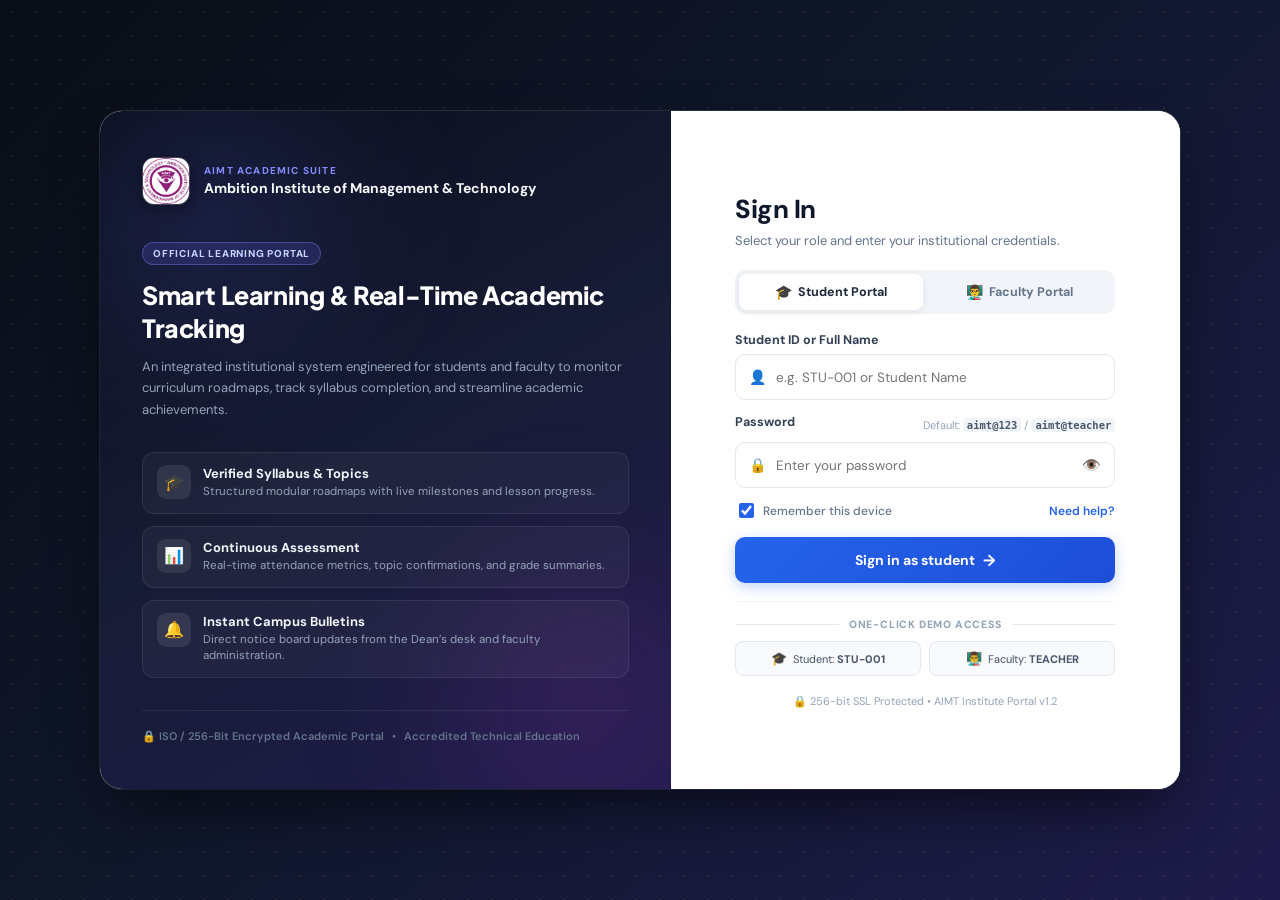
==== commit c566557c: "feat(auth): redesign login page with standard institutional dual-column layout, password toggle, and" ====
--- a/src/main/resources/static/index.html
+++ b/src/main/resources/static/index.html
@@ -17,36 +17,178 @@
 
 <body>
   <section class="login-screen" id="login-screen">
-    <div class="login-bg-shapes">
-      <div class="login-orb orb-1"></div>
-      <div class="login-orb orb-2"></div>
-      <div class="login-orb orb-3"></div>
-    </div>
-    <div class="login-panel" id="login-card">
-      <div class="brand login-brand">
-        <img src="logo.jpg" alt="AIMT Logo" class="brand-logo login-logo">
-        <span>AIMT Tracker</span>
+    <div class="login-container">
+      <!-- Left Column: Official Institutional Hero Showcase (Desktop & Tablet) -->
+      <div class="login-showcase">
+        <div class="showcase-glow glow-1"></div>
+        <div class="showcase-glow glow-2"></div>
+        <div class="showcase-content">
+          <div class="showcase-brand">
+            <img src="logo.jpg" alt="AIMT Logo" class="showcase-logo">
+            <div>
+              <span class="showcase-inst-kicker">AIMT ACADEMIC SUITE</span>
+              <h2 class="showcase-inst-title">Ambition Institute of Management &amp; Technology</h2>
+            </div>
+          </div>
+
+          <div class="showcase-hero-copy">
+            <span class="showcase-badge">OFFICIAL LEARNING PORTAL</span>
+            <h1 class="showcase-heading">Smart Learning &amp; Real-Time Academic Tracking</h1>
+            <p class="showcase-sub">
+              An integrated institutional system engineered for students and faculty to monitor curriculum roadmaps, track syllabus completion, and streamline academic achievements.
+            </p>
+          </div>
+
+          <div class="showcase-feature-list">
+            <div class="showcase-feature-card">
+              <div class="feature-icon">🎓</div>
+              <div>
+                <strong>Verified Syllabus &amp; Topics</strong>
+                <p>Structured modular roadmaps with live milestones and lesson progress.</p>
+              </div>
+            </div>
+            <div class="showcase-feature-card">
+              <div class="feature-icon">📊</div>
+              <div>
+                <strong>Continuous Assessment</strong>
+                <p>Real-time attendance metrics, topic confirmations, and grade summaries.</p>
+              </div>
+            </div>
+            <div class="showcase-feature-card">
+              <div class="feature-icon">🔔</div>
+              <div>
+                <strong>Instant Campus Bulletins</strong>
+                <p>Direct notice board updates from the Dean’s desk and faculty administration.</p>
+              </div>
+            </div>
+          </div>
+
+          <div class="showcase-footer">
+            <span>🔒 ISO / 256-Bit Encrypted Academic Portal</span>
+            <span>&bull;</span>
+            <span>Accredited Technical Education</span>
+          </div>
+        </div>
       </div>
-      <p class="login-kicker">AMBITION INSTITUTE OF MANAGEMENT & TECHNOLOGY</p>
-      <h1>Welcome back</h1>
-      <p class="login-sub">Sign in to access your learning workspace.</p>
-      <div class="login-role-switch" aria-label="Choose your portal">
-        <button class="active" type="button" data-login-role="student">Student</button>
-        <button type="button" data-login-role="teacher">Teacher</button>
-      </div>
-      <div class="login-alert" id="login-alert" style="display:none;"></div>
-      <form id="login-form">
-        <label for="login-name" id="login-name-label">Student ID or Full Name</label>
-        <input id="login-name" type="text" placeholder="e.g. STU-001 or Student Name" autocomplete="username" required>
-        <label for="login-password">Password</label>
-        <input id="login-password" type="password" placeholder="Enter password" autocomplete="current-password" required>
-        <button class="login-button" id="login-submit-btn" type="submit">
-          <span id="login-btn-text">Sign in as student</span>
-        </button>
-      </form>
-      <div class="login-credentials-hint">
-        <div><strong>Default Student:</strong> <code>STU-001</code> &bull; <code>aimt@123</code></div>
-        <div style="margin-top:2px;"><strong>Default Teacher:</strong> <code>TEACHER</code> &bull; <code>aimt@teacher</code></div>
+
+      <!-- Right Column: Standardized Enterprise Sign-In Card -->
+      <div class="login-form-wrapper">
+        <div class="login-card" id="login-card">
+          <!-- Mobile-only brand header -->
+          <div class="mobile-login-brand">
+            <img src="logo.jpg" alt="AIMT Logo" class="mobile-login-logo">
+            <div>
+              <div class="mobile-login-title">AIMT Tracker</div>
+              <div class="mobile-login-sub">Ambition Institute of Management &amp; Tech</div>
+            </div>
+          </div>
+
+          <div class="login-header">
+            <h2 class="login-title">Sign In</h2>
+            <p class="login-subtitle">Select your role and enter your institutional credentials.</p>
+          </div>
+
+          <!-- Segmented Portal Switcher -->
+          <div class="login-role-selector" role="tablist" aria-label="Portal Role Selector">
+            <button class="role-tab-btn active" type="button" data-login-role="student" role="tab" aria-selected="true">
+              <span class="role-tab-icon">🎓</span>
+              <span>Student Portal</span>
+            </button>
+            <button class="role-tab-btn" type="button" data-login-role="teacher" role="tab" aria-selected="false">
+              <span class="role-tab-icon">👨‍🏫</span>
+              <span>Faculty Portal</span>
+            </button>
+          </div>
+
+          <div class="login-alert" id="login-alert" style="display:none;" role="alert"></div>
+
+          <form id="login-form" novalidate>
+            <!-- Identifier field -->
+            <div class="form-group">
+              <label class="form-label" for="login-name" id="login-name-label">Student ID or Full Name</label>
+              <div class="input-container">
+                <span class="input-icon" aria-hidden="true">👤</span>
+                <input
+                  class="standard-input"
+                  id="login-name"
+                  type="text"
+                  placeholder="e.g. STU-001 or Student Name"
+                  autocomplete="username"
+                  autocapitalize="none"
+                  enterkeyhint="next"
+                  required
+                >
+              </div>
+            </div>
+
+            <!-- Password field with Show/Hide toggle -->
+            <div class="form-group" style="margin-top: 14px;">
+              <div class="form-label-row">
+                <label class="form-label" for="login-password">Password</label>
+                <span class="default-cred-hint-text">Default: <code>aimt@123</code> / <code>aimt@teacher</code></span>
+              </div>
+              <div class="input-container">
+                <span class="input-icon" aria-hidden="true">🔒</span>
+                <input
+                  class="standard-input has-toggle"
+                  id="login-password"
+                  type="password"
+                  placeholder="Enter your password"
+                  autocomplete="current-password"
+                  enterkeyhint="done"
+                  required
+                >
+                <button
+                  class="password-toggle-btn"
+                  id="btn-toggle-password"
+                  type="button"
+                  title="Toggle password visibility"
+                  aria-label="Toggle password visibility"
+                >
+                  <span id="password-toggle-icon">👁️</span>
+                </button>
+              </div>
+            </div>
+
+            <!-- Options Row -->
+            <div class="login-options-row">
+              <label class="remember-checkbox-label">
+                <input type="checkbox" id="remember-me" checked>
+                <span>Remember this device</span>
+              </label>
+              <button class="help-text-btn" id="btn-login-help" type="button">Need help?</button>
+            </div>
+
+            <!-- Submit Button -->
+            <button class="standard-login-btn" id="login-submit-btn" type="submit">
+              <span id="login-btn-text">Sign in as student</span>
+              <span class="btn-arrow" aria-hidden="true">&rarr;</span>
+            </button>
+          </form>
+
+          <!-- Quick Fill Demo Accounts -->
+          <div class="quick-access-section">
+            <div class="quick-access-header">
+              <span class="quick-access-line"></span>
+              <span class="quick-access-title">ONE-CLICK DEMO ACCESS</span>
+              <span class="quick-access-line"></span>
+            </div>
+            <div class="quick-access-buttons">
+              <button class="quick-cred-chip" type="button" data-quick-fill="student" title="Fill student credentials">
+                <span class="quick-icon">🎓</span>
+                <span class="quick-label">Student: <strong>STU-001</strong></span>
+              </button>
+              <button class="quick-cred-chip" type="button" data-quick-fill="teacher" title="Fill teacher credentials">
+                <span class="quick-icon">👨‍🏫</span>
+                <span class="quick-label">Faculty: <strong>TEACHER</strong></span>
+              </button>
+            </div>
+          </div>
+
+          <div class="login-card-footer">
+            <span>🔒 256-bit SSL Protected &bull; AIMT Institute Portal v1.2</span>
+          </div>
+        </div>
       </div>
     </div>
   </section>
--- a/src/main/resources/static/Style.css
+++ b/src/main/resources/static/Style.css
@@ -385,94 +385,308 @@
 body.authenticated .shell { display: grid }
 body.authenticated .login-screen { display: none }
 
+/* ==========================================================================
+   Standard Enterprise Login Screen (AIMT Academic Suite)
+   ========================================================================== */
 .login-screen {
     min-height: 100vh;
+    display: flex;
+    align-items: center;
+    justify-content: center;
+    padding: 28px 20px;
+    background-color: #0b0f19;
+    background-image: 
+        radial-gradient(rgba(255, 255, 255, 0.08) 1px, transparent 1px),
+        linear-gradient(135deg, #090d16 0%, #0f172a 45%, #1e1b4b 100%);
+    background-size: 24px 24px, 100% 100%;
+    position: relative;
+    overflow-x: hidden;
+    font-family: 'DM Sans', -apple-system, BlinkMacSystemFont, 'Segoe UI', Roboto, sans-serif;
+}
+
+.login-container {
+    max-width: 1080px;
+    width: 100%;
+    min-height: 620px;
     display: grid;
-    place-items: center;
-    padding: 24px;
-    background: linear-gradient(135deg, #0d1224 0%, #171e38 50%, #201a35 100%);
-    position: relative;
+    grid-template-columns: 1.12fr 1fr;
+    border-radius: 22px;
     overflow: hidden;
-}
-
-/* Floating Ambient Orbs */
-.login-bg-shapes {
-    position: absolute;
-    inset: 0;
-    overflow: hidden;
-    pointer-events: none;
-}
-
-.login-orb {
-    position: absolute;
-    border-radius: 50%;
-    filter: blur(80px);
-    opacity: 0.42;
-    animation: floatOrb 12s ease-in-out infinite alternate;
-}
-
-.orb-1 {
-    width: 380px;
-    height: 380px;
-    background: radial-gradient(circle, #5b4de0, transparent);
-    top: -80px;
-    left: -80px;
-    animation-duration: 14s;
-}
-
-.orb-2 {
-    width: 420px;
-    height: 420px;
-    background: radial-gradient(circle, #8a1d77, transparent);
-    bottom: -100px;
-    right: -80px;
-    animation-duration: 18s;
-}
-
-.orb-3 {
-    width: 280px;
-    height: 280px;
-    background: radial-gradient(circle, #28b487, transparent);
-    bottom: 18%;
-    left: 14%;
-    opacity: 0.22;
-    animation-duration: 11s;
-}
-
-@keyframes floatOrb {
-    0% { transform: translate(0, 0) scale(1); }
-    50% { transform: translate(35px, 25px) scale(1.08); }
-    100% { transform: translate(-25px, 45px) scale(0.96); }
-}
-
-.login-panel {
+    background: #ffffff;
+    box-shadow: 0 25px 60px -15px rgba(0, 0, 0, 0.65), 0 0 0 1px rgba(255, 255, 255, 0.12);
     position: relative;
     z-index: 10;
-    width: min(100%, 430px);
-    background: rgba(255, 255, 255, 0.96);
-    backdrop-filter: blur(20px);
-    border: 1px solid rgba(255, 255, 255, 0.85);
-    border-radius: 22px;
-    padding: 34px 30px;
-    box-shadow: 0 25px 60px -15px rgba(0, 0, 0, 0.45), 0 0 35px rgba(91, 77, 224, 0.12);
-    animation: cardAppear 0.45s cubic-bezier(0.16, 1, 0.3, 1);
-}
-
-@keyframes cardAppear {
-    0% { opacity: 0; transform: translateY(20px) scale(0.97); }
+    animation: loginCardFadeIn 0.4s cubic-bezier(0.16, 1, 0.3, 1);
+}
+
+@keyframes loginCardFadeIn {
+    0% { opacity: 0; transform: translateY(18px) scale(0.98); }
     100% { opacity: 1; transform: translateY(0) scale(1); }
 }
 
-.login-panel.has-error {
-    animation: shakeCard 0.4s ease-in-out;
-}
-
-@keyframes shakeCard {
+/* Shake animation on invalid authentication */
+.login-card.has-error {
+    animation: loginShake 0.4s ease-in-out;
+}
+
+@keyframes loginShake {
     0%, 100% { transform: translateX(0); }
     20%, 60% { transform: translateX(-8px); }
     40%, 80% { transform: translateX(8px); }
 }
 
+/* Left Column: Institutional Showcase */
+.login-showcase {
+    background: linear-gradient(150deg, #090e1a 0%, #171c36 50%, #1e1b4b 100%);
+    padding: 46px 42px;
+    color: #ffffff;
+    position: relative;
+    overflow: hidden;
+    display: flex;
+    flex-direction: column;
+    justify-content: space-between;
+}
+
+.showcase-glow {
+    position: absolute;
+    border-radius: 50%;
+    pointer-events: none;
+    filter: blur(80px);
+}
+
+.glow-1 {
+    width: 320px;
+    height: 320px;
+    background: radial-gradient(circle, rgba(99, 102, 241, 0.32), transparent 70%);
+    top: -60px;
+    left: -60px;
+}
+
+.glow-2 {
+    width: 340px;
+    height: 340px;
+    background: radial-gradient(circle, rgba(217, 70, 239, 0.22), transparent 70%);
+    bottom: -80px;
+    right: -80px;
+}
+
+.showcase-content {
+    position: relative;
+    z-index: 2;
+    display: flex;
+    flex-direction: column;
+    height: 100%;
+    justify-content: space-between;
+    gap: 32px;
+}
+
+.showcase-brand {
+    display: flex;
+    align-items: center;
+    gap: 14px;
+}
+
+.showcase-logo {
+    width: 48px;
+    height: 48px;
+    border-radius: 12px;
+    object-fit: cover;
+    box-shadow: 0 4px 14px rgba(0, 0, 0, 0.35);
+    border: 1.5px solid rgba(255, 255, 255, 0.18);
+}
+
+.showcase-inst-kicker {
+    font-size: 10px;
+    font-weight: 800;
+    letter-spacing: 1.2px;
+    color: #818cf8;
+    text-transform: uppercase;
+    display: block;
+}
+
+.showcase-inst-title {
+    font-size: 14px;
+    font-weight: 700;
+    color: #f8fafc;
+    line-height: 1.3;
+    margin: 2px 0 0;
+}
+
+.showcase-hero-copy {
+    margin-top: 4px;
+}
+
+.showcase-badge {
+    display: inline-block;
+    background: rgba(99, 102, 241, 0.18);
+    border: 1px solid rgba(129, 140, 248, 0.35);
+    color: #c7d2fe;
+    font-size: 10px;
+    font-weight: 800;
+    letter-spacing: 0.8px;
+    padding: 4px 10px;
+    border-radius: 999px;
+    margin-bottom: 14px;
+}
+
+.showcase-heading {
+    font-size: 25px;
+    font-weight: 800;
+    line-height: 1.3;
+    color: #ffffff;
+    letter-spacing: -0.4px;
+    margin: 0 0 12px;
+}
+
+.showcase-sub {
+    font-size: 13px;
+    line-height: 1.65;
+    color: #94a3b8;
+    margin: 0;
+}
+
+.showcase-feature-list {
+    display: flex;
+    flex-direction: column;
+    gap: 12px;
+}
+
+.showcase-feature-card {
+    display: flex;
+    align-items: flex-start;
+    gap: 12px;
+    padding: 12px 14px;
+    background: rgba(255, 255, 255, 0.04);
+    border: 1px solid rgba(255, 255, 255, 0.08);
+    border-radius: 12px;
+    transition: background 0.2s ease;
+}
+
+.showcase-feature-card:hover {
+    background: rgba(255, 255, 255, 0.07);
+}
+
+.feature-icon {
+    width: 34px;
+    height: 34px;
+    border-radius: 9px;
+    background: rgba(255, 255, 255, 0.09);
+    display: flex;
+    align-items: center;
+    justify-content: center;
+    font-size: 16px;
+    flex-shrink: 0;
+}
+
+.showcase-feature-card strong {
+    font-size: 13px;
+    font-weight: 700;
+    color: #f1f5f9;
+    display: block;
+    margin-bottom: 2px;
+}
+
+.showcase-feature-card p {
+    font-size: 11.5px;
+    color: #94a3b8;
+    margin: 0;
+    line-height: 1.45;
+}
+
+.showcase-footer {
+    display: flex;
+    align-items: center;
+    gap: 8px;
+    font-size: 11px;
+    color: #64748b;
+    font-weight: 600;
+    padding-top: 18px;
+    border-top: 1px solid rgba(255, 255, 255, 0.08);
+}
+
+/* Right Column: Standardized Sign-In Form */
+.login-form-wrapper {
+    padding: 44px 38px;
+    display: flex;
+    flex-direction: column;
+    justify-content: center;
+    background: #ffffff;
+}
+
+.login-card {
+    width: 100%;
+    max-width: 380px;
+    margin: 0 auto;
+    display: flex;
+    flex-direction: column;
+}
+
+.mobile-login-brand {
+    display: none;
+}
+
+.login-header {
+    margin-bottom: 20px;
+}
+
+.login-title {
+    font-size: 26px;
+    font-weight: 800;
+    color: #0f172a;
+    letter-spacing: -0.5px;
+    margin: 0 0 6px;
+}
+
+.login-subtitle {
+    font-size: 13px;
+    color: #64748b;
+    margin: 0;
+    line-height: 1.45;
+}
+
+/* Segmented Role Switcher */
+.login-role-selector {
+    display: grid;
+    grid-template-columns: 1fr 1fr;
+    background: #f1f5f9;
+    padding: 4px;
+    border-radius: 11px;
+    margin-bottom: 18px;
+    gap: 4px;
+}
+
+.role-tab-btn {
+    display: flex;
+    align-items: center;
+    justify-content: center;
+    gap: 6px;
+    padding: 9px 12px;
+    background: transparent;
+    border: none;
+    border-radius: 8px;
+    font-size: 12.5px;
+    font-weight: 700;
+    color: #64748b;
+    cursor: pointer;
+    transition: all 0.2s ease;
+    font-family: inherit;
+}
+
+.role-tab-btn:hover {
+    color: #0f172a;
+}
+
+.role-tab-btn.active {
+    background: #ffffff;
+    color: #1e293b;
+    box-shadow: 0 2px 8px rgba(15, 23, 42, 0.08);
+}
+
+.role-tab-icon {
+    font-size: 14px;
+}
+
+/* Alert Notification */
 .login-alert {
     padding: 10px 14px;
     border-radius: 9px;
@@ -497,60 +711,316 @@
     border: 1px solid #c6f6d5;
 }
 
-.login-credentials-hint {
+/* Form Controls */
+.form-group {
+    display: flex;
+    flex-direction: column;
+}
+
+.form-label {
+    font-size: 12.5px;
+    font-weight: 700;
+    color: #334155;
+    margin-bottom: 6px;
+}
+
+.form-label-row {
+    display: flex;
+    justify-content: space-between;
+    align-items: center;
+    margin-bottom: 6px;
+}
+
+.default-cred-hint-text {
+    font-size: 11px;
+    color: #94a3b8;
+}
+
+.default-cred-hint-text code {
+    font-size: 10.5px;
+    font-weight: 700;
+    background: #f1f5f9;
+    padding: 1px 4px;
+    border-radius: 4px;
+    color: #475569;
+}
+
+.input-container {
+    position: relative;
+    display: flex;
+    align-items: center;
+    width: 100%;
+}
+
+.input-icon {
+    position: absolute;
+    left: 14px;
+    pointer-events: none;
+    font-size: 14px;
+    color: #94a3b8;
+    display: flex;
+    align-items: center;
+    justify-content: center;
+}
+
+.standard-input {
+    width: 100%;
+    height: 46px;
+    border: 1.5px solid #e2e8f0;
+    border-radius: 10px;
+    padding: 0 14px 0 40px;
+    font-size: 13.5px;
+    font-family: inherit;
+    color: #0f172a;
+    background: #ffffff;
+    transition: border-color 0.15s ease, box-shadow 0.15s ease;
+    box-sizing: border-box;
+}
+
+.standard-input:focus {
+    border-color: #3b82f6;
+    box-shadow: 0 0 0 3.5px rgba(59, 130, 246, 0.15);
+    outline: none;
+}
+
+.standard-input.has-toggle {
+    padding-right: 44px;
+}
+
+.password-toggle-btn {
+    position: absolute;
+    right: 8px;
+    width: 32px;
+    height: 32px;
+    border: none;
+    background: transparent;
+    cursor: pointer;
+    border-radius: 6px;
+    display: flex;
+    align-items: center;
+    justify-content: center;
+    font-size: 15px;
+    color: #64748b;
+    transition: background 0.15s ease;
+}
+
+.password-toggle-btn:hover {
+    background: #f1f5f9;
+    color: #0f172a;
+}
+
+/* Options Row */
+.login-options-row {
+    display: flex;
+    justify-content: space-between;
+    align-items: center;
+    margin: 12px 0 16px;
+    font-size: 12px;
+}
+
+.remember-checkbox-label {
+    display: flex;
+    align-items: center;
+    gap: 6px;
+    color: #64748b;
+    cursor: pointer;
+    user-select: none;
+    font-weight: 500;
+}
+
+.remember-checkbox-label input[type="checkbox"] {
+    accent-color: #2563eb;
+    width: 15px;
+    height: 15px;
+    cursor: pointer;
+}
+
+.help-text-btn {
+    background: none;
+    border: none;
+    color: #2563eb;
+    font-size: 12px;
+    font-weight: 600;
+    cursor: pointer;
+    padding: 0;
+    font-family: inherit;
+}
+
+.help-text-btn:hover {
+    text-decoration: underline;
+}
+
+/* Primary Button */
+.standard-login-btn {
+    width: 100%;
+    height: 46px;
+    background: linear-gradient(135deg, #2563eb 0%, #1d4ed8 100%);
+    color: #ffffff;
+    border: none;
+    border-radius: 10px;
+    font-size: 14px;
+    font-weight: 700;
+    font-family: inherit;
+    cursor: pointer;
+    display: flex;
+    align-items: center;
+    justify-content: center;
+    gap: 8px;
+    box-shadow: 0 4px 14px rgba(37, 99, 235, 0.28);
+    transition: all 0.15s ease;
+}
+
+.standard-login-btn:hover {
+    box-shadow: 0 6px 18px rgba(37, 99, 235, 0.38);
+    transform: translateY(-1px);
+}
+
+.standard-login-btn:active {
+    transform: scale(0.98);
+    box-shadow: 0 2px 8px rgba(37, 99, 235, 0.2);
+}
+
+.btn-arrow {
+    font-size: 16px;
+    transition: transform 0.15s ease;
+}
+
+.standard-login-btn:hover .btn-arrow {
+    transform: translateX(3px);
+}
+
+/* Quick Access Demo Accounts */
+.quick-access-section {
     margin-top: 18px;
-    padding: 10px 12px;
+    padding-top: 16px;
+    border-top: 1px solid #f1f5f9;
+}
+
+.quick-access-header {
+    display: flex;
+    align-items: center;
+    gap: 10px;
+    margin-bottom: 10px;
+}
+
+.quick-access-title {
+    font-size: 10.5px;
+    font-weight: 800;
+    letter-spacing: 0.8px;
+    color: #94a3b8;
+    white-space: nowrap;
+}
+
+.quick-access-line {
+    flex: 1;
+    height: 1px;
+    background: #e2e8f0;
+}
+
+.quick-access-buttons {
+    display: grid;
+    grid-template-columns: 1fr 1fr;
+    gap: 8px;
+}
+
+.quick-cred-chip {
+    display: flex;
+    align-items: center;
+    justify-content: center;
+    gap: 6px;
+    padding: 8px 10px;
     background: #f8fafc;
-    border: 1px dashed var(--line);
-    border-radius: 9px;
+    border: 1px solid #e2e8f0;
+    border-radius: 8px;
+    font-size: 11px;
+    font-family: inherit;
+    color: #475569;
+    cursor: pointer;
+    transition: all 0.15s ease;
+    white-space: nowrap;
+}
+
+.quick-cred-chip:hover {
+    background: #eff6ff;
+    border-color: #bfdbfe;
+    color: #1d4ed8;
+    transform: translateY(-1px);
+}
+
+.quick-icon {
+    font-size: 13px;
+}
+
+.login-card-footer {
+    margin-top: 18px;
     text-align: center;
-    color: var(--muted);
     font-size: 11px;
-    line-height: 1.5;
-}
-
-.login-credentials-hint code {
-    background: #edf2f7;
-    color: var(--ink);
-    padding: 1px 5px;
-    border-radius: 4px;
-    font-weight: 700;
-}
-
-.login-brand {
-    color: var(--ink);
-    padding: 0;
-    margin-bottom: 20px;
-    display: flex;
-    align-items: center;
-    gap: 14px;
-}
-
-.login-brand .brand-logo {
-    width: 52px;
-    height: 52px;
-    box-shadow: 0 4px 14px rgba(124, 24, 109, 0.18);
-}
-
-.login-brand span {
-    font-size: 24px;
-    font-weight: 800;
-    color: var(--ink);
-}
-
-.login-kicker { color: var(--blue); font-size: 11px; letter-spacing: 1.2px; font-weight: 800; margin: 0 0 8px }
-.login-panel h1 { font-size: 28px; margin: 0 }
-.login-sub { color: var(--muted); font-size: 13px; line-height: 1.5; margin: 8px 0 20px }
-.login-role-switch { display: grid; grid-template-columns: 1fr 1fr; padding: 4px; border-radius: 11px; background: var(--blue-soft); margin-bottom: 20px }
-.login-role-switch button { border: 0; background: transparent; color: #667092; border-radius: 8px; padding: 10px; cursor: pointer; font: 700 13px 'DM Sans'; transition: all 0.2s ease; }
-.login-role-switch button.active { background: #fff; color: var(--ink); box-shadow: 0 2px 6px rgba(30, 42, 95, .1) }
-#login-form { display: grid; gap: 8px }
-#login-form label, .field-label { font-size: 12px; font-weight: 700; margin-top: 5px }
-#login-form input, .form-input { border: 1px solid var(--line); border-radius: 9px; padding: 11px; font: 13px 'DM Sans'; color: var(--ink); outline-color: var(--blue) }
-.login-button { margin-top: 12px; border: 0; border-radius: 9px; padding: 12px; background: var(--blue); color: #fff; cursor: pointer; font: 700 13px 'DM Sans'; transition: background 0.15s ease, transform 0.15s ease; }
-.login-button:hover { background: #4556d6; }
-.login-button:active { transform: scale(0.98); }
-.login-note { color: var(--muted); font-size: 11px; text-align: center; margin: 18px 0 0 }
+    color: #94a3b8;
+}
+
+/* Responsive Styles for Login Screen */
+@media(max-width: 960px) {
+    .login-container {
+        grid-template-columns: 1fr;
+        max-width: 460px;
+        min-height: auto;
+        border-radius: 18px;
+    }
+
+    .login-showcase {
+        display: none;
+    }
+
+    .mobile-login-brand {
+        display: flex;
+        align-items: center;
+        gap: 12px;
+        margin-bottom: 20px;
+        padding-bottom: 14px;
+        border-bottom: 1px solid #f1f5f9;
+    }
+
+    .mobile-login-logo {
+        width: 44px;
+        height: 44px;
+        border-radius: 10px;
+        object-fit: cover;
+    }
+
+    .mobile-login-title {
+        font-size: 16px;
+        font-weight: 800;
+        color: #0f172a;
+    }
+
+    .mobile-login-sub {
+        font-size: 11px;
+        color: #64748b;
+    }
+
+    .login-form-wrapper {
+        padding: 34px 28px;
+    }
+}
+
+@media(max-width: 480px) {
+    .login-screen {
+        padding: 12px;
+    }
+
+    .login-form-wrapper {
+        padding: 26px 18px;
+    }
+
+    .quick-access-buttons {
+        grid-template-columns: 1fr;
+    }
+
+    .standard-input {
+        font-size: 16px !important;
+    }
+}
+
 .logout-button { border: 1px solid var(--line); border-radius: 9px; background: #fff; color: var(--muted); padding: 8px 10px; font: 700 12px 'DM Sans'; cursor: pointer }
 
 .top-action-btn {
@@ -1729,18 +2199,12 @@
         font-size: 17px;
     }
 
-    .login-panel {
+    .login-card {
         max-width: 94vw !important;
-        padding: 24px 16px !important;
-    }
-
-    .login-brand-logo {
-        width: 48px !important;
-        height: 48px !important;
     }
 
     .login-title {
-        font-size: 20px !important;
+        font-size: 22px !important;
     }
 
     .mobile-bottom-nav {
